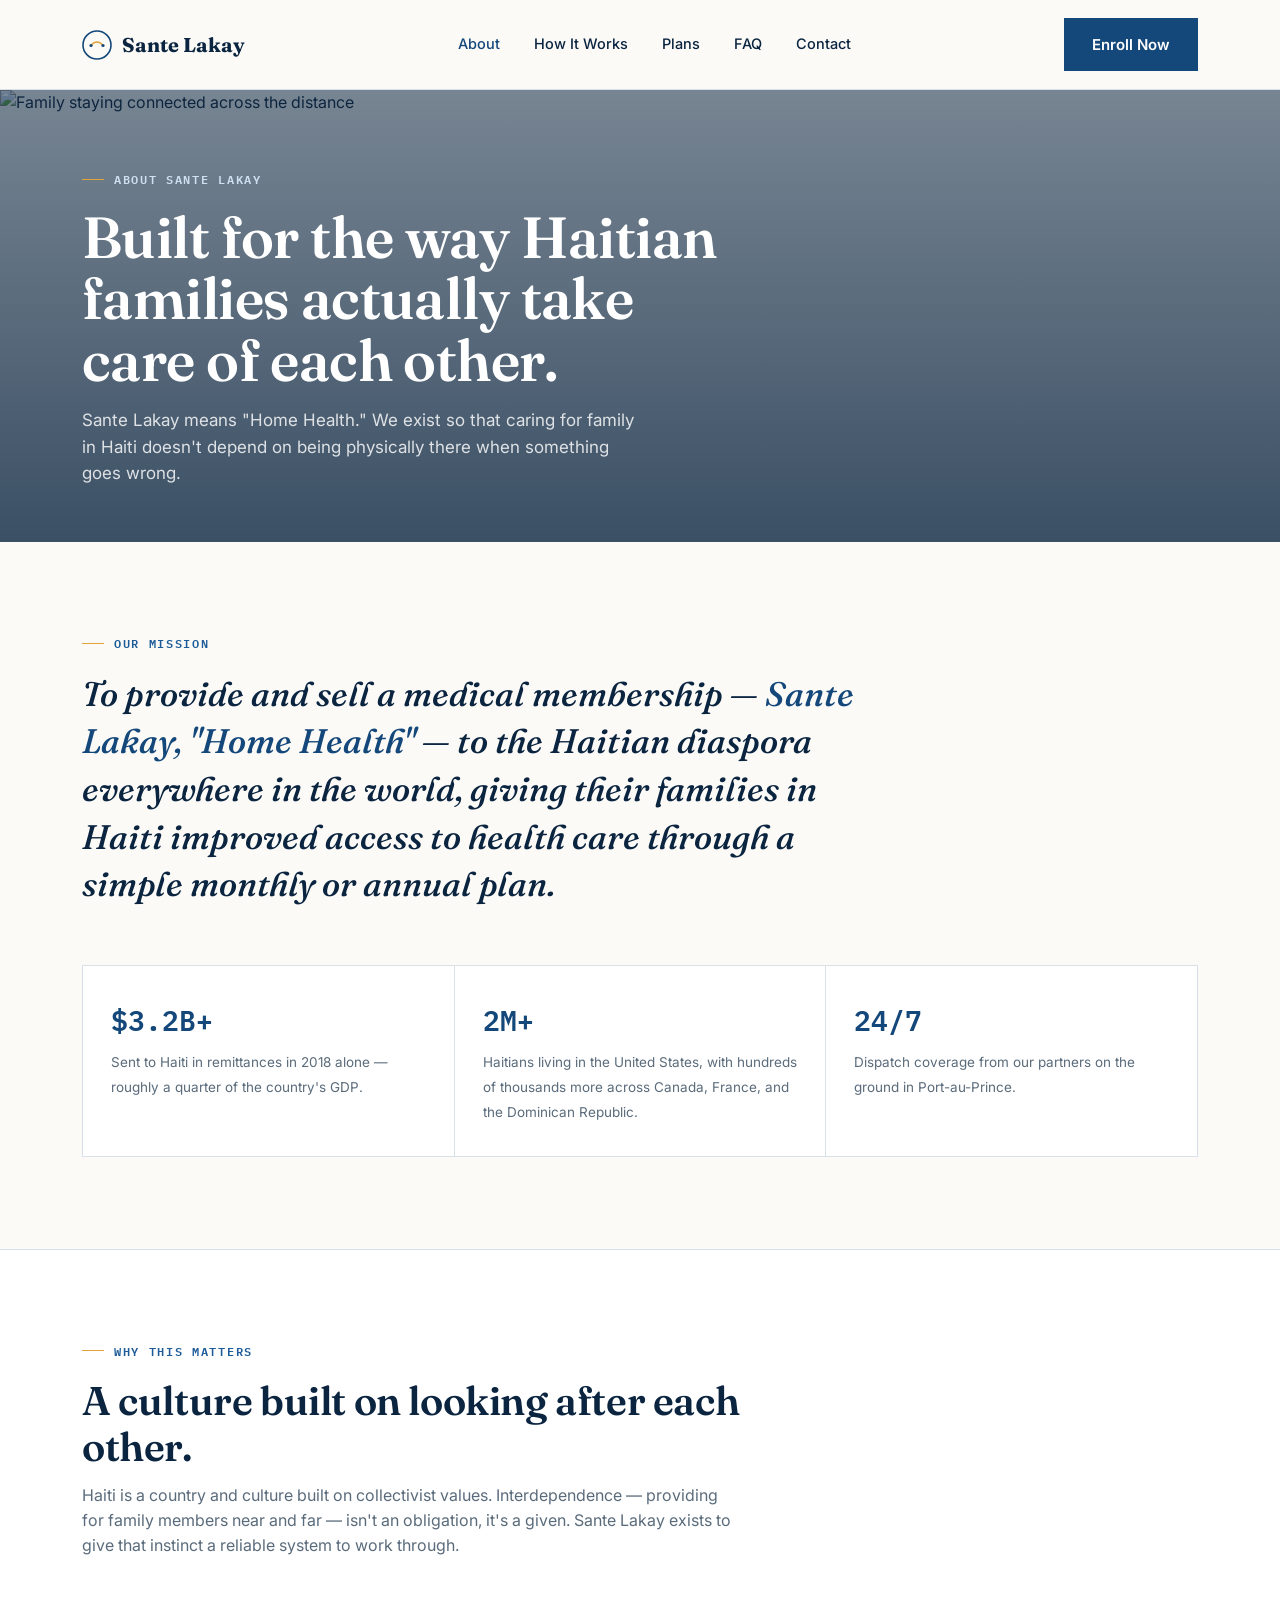
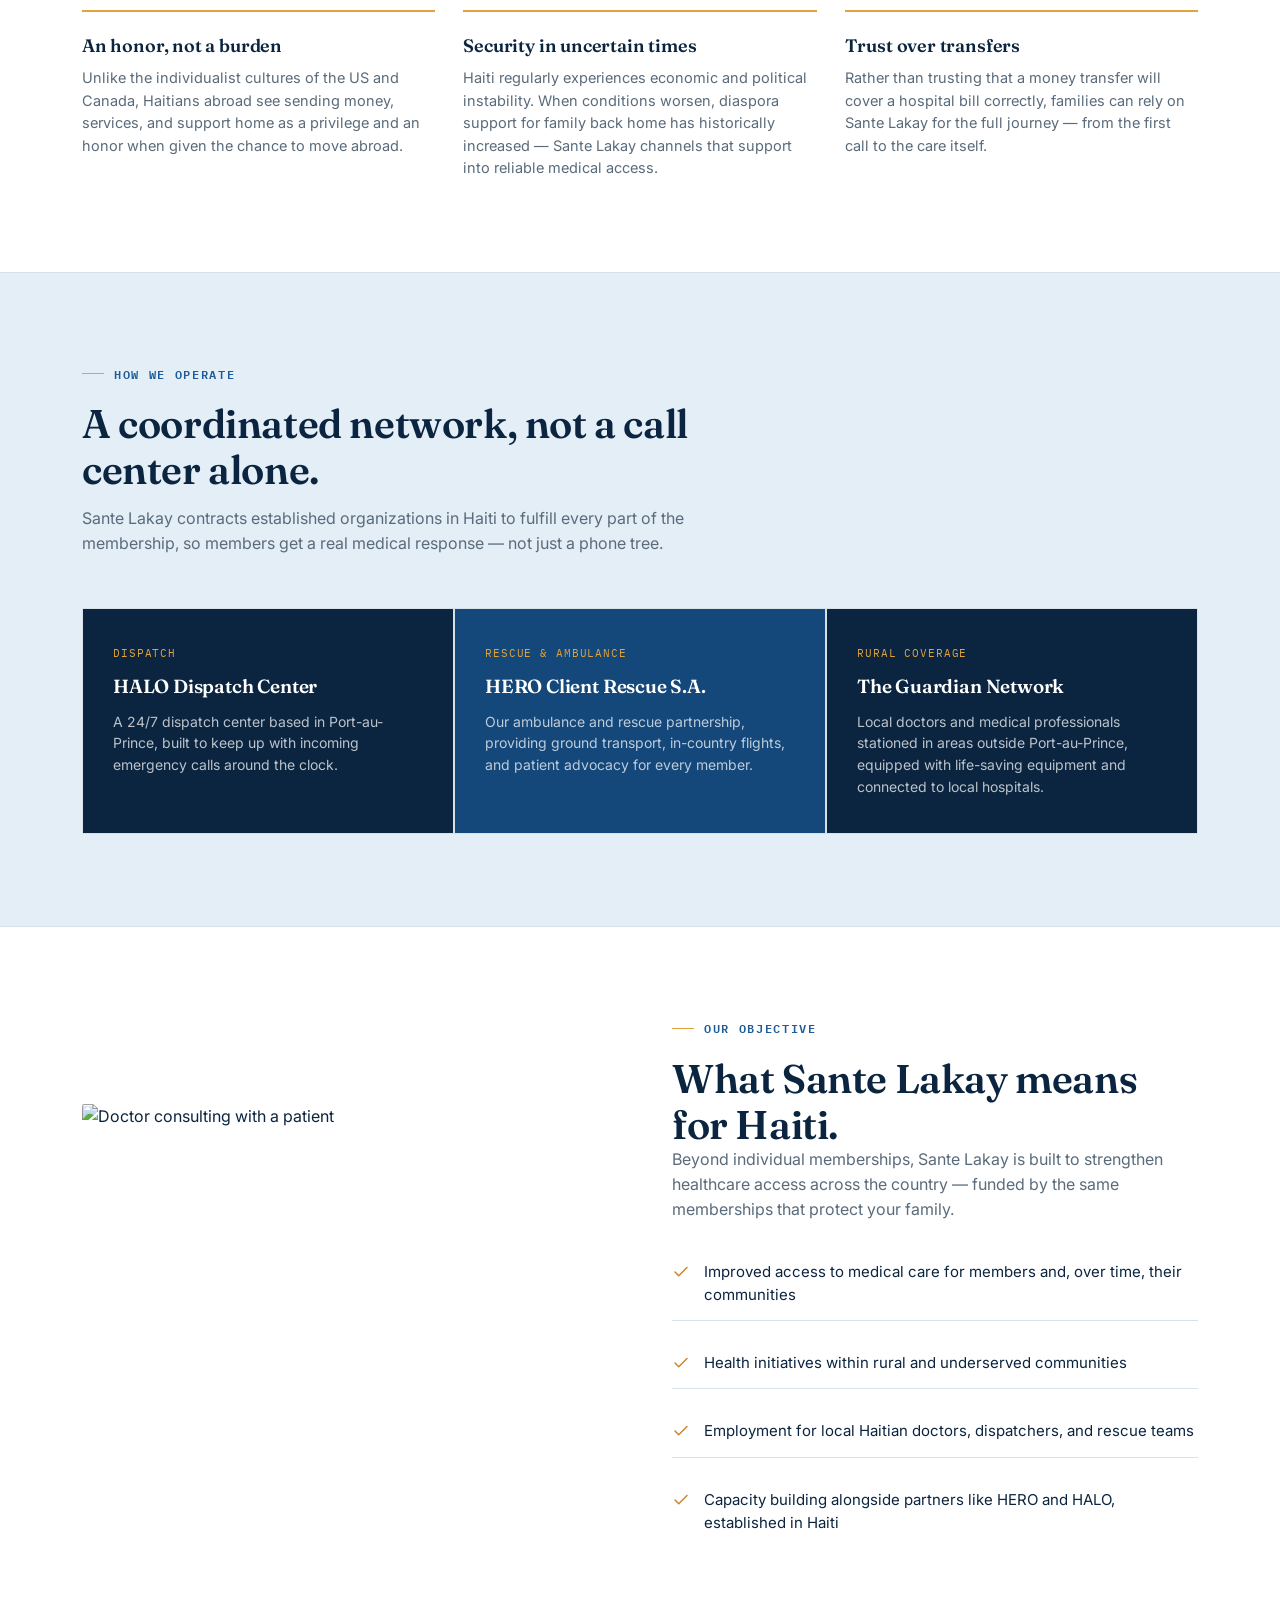
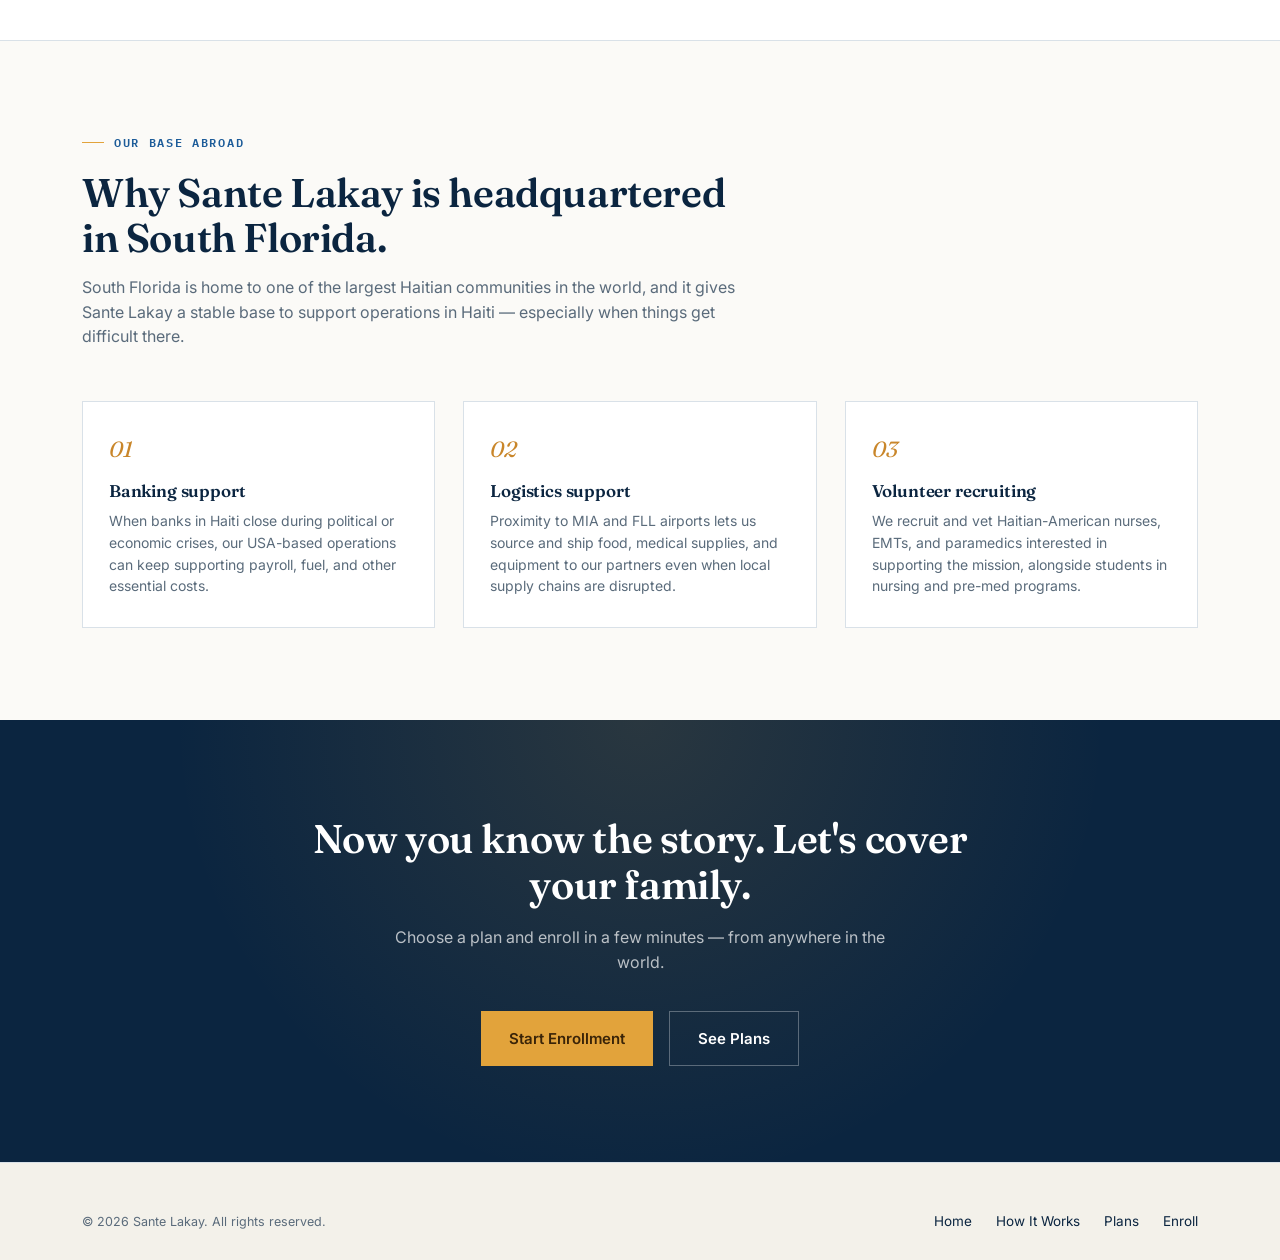
==== about.html @ 4b0ba4d4 "Add About page" ====
<!DOCTYPE html>
<html lang="en">
<head>
<meta charset="UTF-8">
<meta name="viewport" content="width=device-width, initial-scale=1.0">
<title>About Sante Lakay</title>
<link rel="preconnect" href="https://fonts.googleapis.com">
<link rel="preconnect" href="https://fonts.gstatic.com" crossorigin>
<link href="https://fonts.googleapis.com/css2?family=Fraunces:opsz,wght@9..144,400;9..144,500;9..144,600;9..144,700&family=Inter:wght@400;500;600;700&family=IBM+Plex+Mono:wght@500;600&display=swap" rel="stylesheet">
<style>
  :root{
    --ink:#0B2540; --primary:#14477A; --primary-2:#1D5C99; --primary-tint:#E4EEF7; --primary-tint-2:#CFE0F0;
    --accent:#E2A33B; --accent-2:#C9862A; --paper:#FBFAF7; --paper-2:#F3F1EA; --line:#D9E1E8; --white:#FFFFFF; --muted:#5A6B7B;
    --display:'Fraunces', Georgia, serif; --body:'Inter', -apple-system, sans-serif; --mono:'IBM Plex Mono', monospace; --maxw:1180px;
  }
  *{box-sizing:border-box; margin:0; padding:0;}
  html{scroll-behavior:smooth;}
  body{font-family:var(--body); color:var(--ink); background:var(--paper); line-height:1.55; -webkit-font-smoothing:antialiased; overflow-x:hidden;}
  img{max-width:100%; display:block;}
  a{color:inherit; text-decoration:none;}
  ul{list-style:none;}
  button{font-family:inherit; cursor:pointer; border:none; background:none;}
  .wrap{max-width:var(--maxw); margin:0 auto; padding:0 32px;}
  .eyebrow{font-family:var(--mono); font-size:12px; letter-spacing:.14em; text-transform:uppercase; color:var(--primary-2); font-weight:600; display:flex; align-items:center; gap:10px; margin-bottom:18px;}
  .eyebrow::before{content:''; width:22px; height:1px; background:var(--accent);}
  h1,h2,h3{font-family:var(--display); font-weight:600; color:var(--ink); letter-spacing:-.01em;}
  h1{font-size:clamp(34px,4.8vw,58px); line-height:1.06;}
  h2{font-size:clamp(28px,3.4vw,40px); line-height:1.14;}
  h3{font-size:20px; line-height:1.3;}
  p{color:var(--muted);}
  .btn{display:inline-flex; align-items:center; gap:10px; padding:15px 28px; font-weight:600; font-size:15px; transition:transform .15s ease, background .15s ease;}
  .btn-primary{background:var(--primary); color:var(--white);}
  .btn-primary:hover{background:var(--ink); transform:translateY(-1px);}
  .btn-ghost{background:transparent; color:var(--primary); border:1px solid var(--primary-tint-2);}
  .btn-ghost:hover{border-color:var(--primary); background:var(--primary-tint);}
  .btn-accent{background:var(--accent); color:#3A2408;}
  .btn-accent:hover{background:var(--accent-2); transform:translateY(-1px);}

  header{position:sticky; top:0; z-index:100; background:rgba(251,250,247,.92); backdrop-filter:blur(10px); border-bottom:1px solid var(--line);}
  .nav{display:flex; align-items:center; justify-content:space-between; padding:18px 32px; max-width:var(--maxw); margin:0 auto;}
  .logo{display:flex; align-items:center; gap:10px; font-family:var(--display); font-weight:700; font-size:20px;}
  .logo-mark{width:30px; height:30px; flex-shrink:0;}
  .nav-links{display:flex; align-items:center; gap:34px;}
  .nav-links a{font-size:14.5px; font-weight:500; color:var(--ink);}
  .nav-links a.current{color:var(--primary);}
  .nav-links a:hover{color:var(--primary);}
  .nav-right{display:flex; align-items:center; gap:16px;}
  .burger{display:none; flex-direction:column; gap:5px; padding:6px;}
  .burger span{width:22px; height:2px; background:var(--ink);}

  .photo-hero{position:relative; min-height:420px; display:flex; align-items:flex-end; overflow:hidden;}
  .photo-hero img{position:absolute; inset:0; width:100%; height:100%; object-fit:cover; filter:saturate(.85);}
  .photo-hero::after{content:''; position:absolute; inset:0; background:linear-gradient(180deg, rgba(11,37,64,.55) 0%, rgba(11,37,64,.8) 100%);}
  .photo-hero-content{position:relative; z-index:2; padding:80px 32px 56px; max-width:var(--maxw); margin:0 auto; width:100%;}
  .photo-hero-content .eyebrow{color:var(--primary-tint-2);}
  .photo-hero-content .eyebrow::before{background:var(--accent);}
  .photo-hero-content h1{color:var(--white); max-width:640px;}
  .photo-hero-content p{color:rgba(255,255,255,.82); max-width:560px; margin-top:16px; font-size:17px;}

  section{padding:92px 0;}
  .section-alt{background:var(--white); border-top:1px solid var(--line); border-bottom:1px solid var(--line);}
  .section-tint{background:var(--primary-tint);}
  .section-head{max-width:660px; margin-bottom:52px;}
  .section-head.center{margin-left:auto; margin-right:auto; text-align:center;}
  .section-head p{margin-top:14px; font-size:16px;}

  /* Mission statement */
  .mission-quote{font-family:var(--display); font-size:clamp(24px,3vw,34px); line-height:1.4; color:var(--ink); font-style:italic; max-width:820px; font-weight:500;}
  .mission-quote span{color:var(--primary);}

  /* Stat strip */
  .stat-strip{display:grid; grid-template-columns:repeat(3,1fr); gap:1px; background:var(--line); border:1px solid var(--line); margin-top:56px;}
  .stat-cell{background:var(--white); padding:32px 28px;}
  .stat-cell .n{font-family:var(--mono); font-weight:600; font-size:28px; color:var(--primary); display:block; margin-bottom:8px;}
  .stat-cell .l{font-size:13.5px; color:var(--muted);}

  /* Split */
  .split{display:grid; grid-template-columns:1fr 1fr; gap:64px; align-items:center;}
  .split img{border-radius:2px; width:100%; height:360px; object-fit:cover;}
  .split-list{display:flex; flex-direction:column; gap:20px; margin-top:22px;}
  .split-list li{display:flex; gap:14px; font-size:15px; color:var(--ink);}
  .split-list svg{width:18px; height:18px; stroke:var(--accent-2); flex-shrink:0; margin-top:3px;}

  /* Values grid (collectivism) */
  .values-grid{display:grid; grid-template-columns:repeat(3,1fr); gap:28px; margin-top:40px;}
  .value-card{border-top:2px solid var(--accent); padding-top:22px;}
  .value-card h3{margin-bottom:10px; font-size:18px;}
  .value-card p{font-size:14.5px;}

  /* Operational partners */
  .partners-grid{display:grid; grid-template-columns:repeat(3,1fr); gap:2px; background:var(--line); border:1px solid var(--line);}
  .partner-card{background:var(--ink); color:var(--white); padding:36px 30px; display:flex; flex-direction:column; gap:12px;}
  .partner-card:nth-child(2){background:var(--primary);}
  .partner-card .p-tag{font-family:var(--mono); font-size:11px; letter-spacing:.08em; text-transform:uppercase; color:var(--accent);}
  .partner-card h3{color:var(--white); font-size:19px;}
  .partner-card p{color:rgba(255,255,255,.72); font-size:14px;}

  /* Objectives checklist */
  .objectives{display:grid; grid-template-columns:1fr 1fr; gap:16px 40px; margin-top:36px;}
  .obj-item{display:flex; gap:14px; font-size:15px; color:var(--ink); align-items:flex-start; padding:14px 0; border-bottom:1px solid var(--line);}
  .obj-item svg{width:18px; height:18px; stroke:var(--accent-2); flex-shrink:0; margin-top:3px;}

  /* Office / South Florida */
  .office-grid{display:grid; grid-template-columns:repeat(3,1fr); gap:28px; margin-top:20px;}
  .office-card{background:var(--white); border:1px solid var(--line); padding:30px 26px;}
  .office-card .o-num{font-family:var(--display); font-style:italic; font-size:22px; color:var(--accent-2); margin-bottom:14px; display:block;}
  .office-card h3{font-size:17px; margin-bottom:8px;}
  .office-card p{font-size:14px;}

  .cta-banner{background:var(--ink); color:var(--white); text-align:center; padding:96px 0; position:relative; overflow:hidden;}
  .cta-banner::before{content:''; position:absolute; inset:0; background:radial-gradient(circle at 50% 0%, rgba(226,163,59,.14), transparent 60%);}
  .cta-banner h2{color:var(--white); max-width:680px; margin:0 auto 18px; position:relative;}
  .cta-banner p{color:rgba(255,255,255,.7); max-width:520px; margin:0 auto 36px; position:relative;}
  .cta-banner .btn-row{display:flex; gap:16px; justify-content:center; position:relative; flex-wrap:wrap;}

  footer{background:var(--paper-2); padding:48px 0 28px; border-top:1px solid var(--line);}
  .footer-bottom{display:flex; justify-content:space-between; align-items:center; font-size:12.5px; color:var(--muted); flex-wrap:wrap; gap:12px;}
  .footer-links{display:flex; gap:24px; flex-wrap:wrap;}
  .footer-links a{font-size:13.5px; color:var(--ink);}
  .footer-links a:hover{color:var(--primary);}

  @media(max-width:920px){
    .nav-links{display:none;} .burger{display:flex;}
    .split{grid-template-columns:1fr; gap:32px;}
    .stat-strip{grid-template-columns:1fr;}
    .values-grid{grid-template-columns:1fr;}
    .partners-grid{grid-template-columns:1fr;}
    .objectives{grid-template-columns:1fr;}
    .office-grid{grid-template-columns:1fr;}
    section{padding:64px 0;}
  }
  @media(max-width:560px){
    .wrap{padding:0 20px;} .nav{padding:16px 20px;}
  }
</style>
</head>
<body>

<header>
  <div class="nav">
    <a href="index.html" class="logo">
      <svg class="logo-mark" viewBox="0 0 30 30" fill="none" xmlns="http://www.w3.org/2000/svg">
        <circle cx="15" cy="15" r="14" stroke="#14477A" stroke-width="1.6"/>
        <path d="M9 15.5C9 15.5 11.5 12 15 12C18.5 12 21 15.5 21 15.5" stroke="#E2A33B" stroke-width="1.6" stroke-linecap="round"/>
        <circle cx="9" cy="15.5" r="1.6" fill="#14477A"/><circle cx="21" cy="15.5" r="1.6" fill="#14477A"/>
      </svg>
      Sante Lakay
    </a>
    <nav class="nav-links">
      <a href="about.html" class="current">About</a>
      <a href="how-it-works.html">How It Works</a>
      <a href="plans.html">Plans</a>
      <a href="index.html#faq">FAQ</a>
      <a href="index.html#contact">Contact</a>
    </nav>
    <div class="nav-right">
      <a href="enroll.html" class="btn btn-primary">Enroll Now</a>
      <button class="burger" id="burger" aria-label="Menu"><span></span><span></span><span></span></button>
    </div>
  </div>
</header>

<main>

  <div class="photo-hero">
    <img src="https://images.unsplash.com/photo-1758686254030-a6dae2f49e69?w=1600&q=80&auto=format&fit=crop" alt="Family staying connected across the distance">
    <div class="photo-hero-content">
      <div class="eyebrow">About Sante Lakay</div>
      <h1>Built for the way Haitian families actually take care of each other.</h1>
      <p>Sante Lakay means "Home Health." We exist so that caring for family in Haiti doesn't depend on being physically there when something goes wrong.</p>
    </div>
  </div>

  <!-- Mission -->
  <section>
    <div class="wrap">
      <div class="eyebrow">Our Mission</div>
      <p class="mission-quote">To provide and sell a medical membership — <span>Sante Lakay, "Home Health"</span> — to the Haitian diaspora everywhere in the world, giving their families in Haiti improved access to health care through a simple monthly or annual plan.</p>
      <div class="stat-strip">
        <div class="stat-cell"><span class="n">$3.2B+</span><span class="l">Sent to Haiti in remittances in 2018 alone — roughly a quarter of the country's GDP.</span></div>
        <div class="stat-cell"><span class="n">2M+</span><span class="l">Haitians living in the United States, with hundreds of thousands more across Canada, France, and the Dominican Republic.</span></div>
        <div class="stat-cell"><span class="n">24/7</span><span class="l">Dispatch coverage from our partners on the ground in Port-au-Prince.</span></div>
      </div>
    </div>
  </section>

  <!-- Culture of collectivism -->
  <section class="section-alt">
    <div class="wrap">
      <div class="section-head">
        <div class="eyebrow">Why This Matters</div>
        <h2>A culture built on looking after each other.</h2>
        <p>Haiti is a country and culture built on collectivist values. Interdependence — providing for family members near and far — isn't an obligation, it's a given. Sante Lakay exists to give that instinct a reliable system to work through.</p>
      </div>
      <div class="values-grid">
        <div class="value-card">
          <h3>An honor, not a burden</h3>
          <p>Unlike the individualist cultures of the US and Canada, Haitians abroad see sending money, services, and support home as a privilege and an honor when given the chance to move abroad.</p>
        </div>
        <div class="value-card">
          <h3>Security in uncertain times</h3>
          <p>Haiti regularly experiences economic and political instability. When conditions worsen, diaspora support for family back home has historically increased — Sante Lakay channels that support into reliable medical access.</p>
        </div>
        <div class="value-card">
          <h3>Trust over transfers</h3>
          <p>Rather than trusting that a money transfer will cover a hospital bill correctly, families can rely on Sante Lakay for the full journey — from the first call to the care itself.</p>
        </div>
      </div>
    </div>
  </section>

  <!-- Operational partners -->
  <section class="section-tint">
    <div class="wrap">
      <div class="section-head">
        <div class="eyebrow">How We Operate</div>
        <h2>A coordinated network, not a call center alone.</h2>
        <p>Sante Lakay contracts established organizations in Haiti to fulfill every part of the membership, so members get a real medical response — not just a phone tree.</p>
      </div>
      <div class="partners-grid">
        <div class="partner-card">
          <span class="p-tag">Dispatch</span>
          <h3>HALO Dispatch Center</h3>
          <p>A 24/7 dispatch center based in Port-au-Prince, built to keep up with incoming emergency calls around the clock.</p>
        </div>
        <div class="partner-card">
          <span class="p-tag">Rescue & Ambulance</span>
          <h3>HERO Client Rescue S.A.</h3>
          <p>Our ambulance and rescue partnership, providing ground transport, in-country flights, and patient advocacy for every member.</p>
        </div>
        <div class="partner-card">
          <span class="p-tag">Rural Coverage</span>
          <h3>The Guardian Network</h3>
          <p>Local doctors and medical professionals stationed in areas outside Port-au-Prince, equipped with life-saving equipment and connected to local hospitals.</p>
        </div>
      </div>
    </div>
  </section>

  <!-- Objectives -->
  <section class="section-alt">
    <div class="wrap split">
      <img src="https://images.unsplash.com/photo-1758691461957-474a7686e388?w=1000&q=80&auto=format&fit=crop" alt="Doctor consulting with a patient">
      <div>
        <div class="eyebrow">Our Objective</div>
        <h2>What Sante Lakay means for Haiti.</h2>
        <p>Beyond individual memberships, Sante Lakay is built to strengthen healthcare access across the country — funded by the same memberships that protect your family.</p>
        <div class="objectives" style="grid-template-columns:1fr; margin-top:24px;">
          <div class="obj-item"><svg viewBox="0 0 24 24" fill="none" stroke-width="2" stroke-linecap="round" stroke-linejoin="round"><path d="M20 6 9 17l-5-5"/></svg><span>Improved access to medical care for members and, over time, their communities</span></div>
          <div class="obj-item"><svg viewBox="0 0 24 24" fill="none" stroke-width="2" stroke-linecap="round" stroke-linejoin="round"><path d="M20 6 9 17l-5-5"/></svg><span>Health initiatives within rural and underserved communities</span></div>
          <div class="obj-item"><svg viewBox="0 0 24 24" fill="none" stroke-width="2" stroke-linecap="round" stroke-linejoin="round"><path d="M20 6 9 17l-5-5"/></svg><span>Employment for local Haitian doctors, dispatchers, and rescue teams</span></div>
          <div class="obj-item" style="border-bottom:none;"><svg viewBox="0 0 24 24" fill="none" stroke-width="2" stroke-linecap="round" stroke-linejoin="round"><path d="M20 6 9 17l-5-5"/></svg><span>Capacity building alongside partners like HERO and HALO, established in Haiti</span></div>
        </div>
      </div>
    </div>
  </section>

  <!-- South Florida office -->
  <section>
    <div class="wrap">
      <div class="section-head">
        <div class="eyebrow">Our Base Abroad</div>
        <h2>Why Sante Lakay is headquartered in South Florida.</h2>
        <p>South Florida is home to one of the largest Haitian communities in the world, and it gives Sante Lakay a stable base to support operations in Haiti — especially when things get difficult there.</p>
      </div>
      <div class="office-grid">
        <div class="office-card">
          <span class="o-num">01</span>
          <h3>Banking support</h3>
          <p>When banks in Haiti close during political or economic crises, our USA-based operations can keep supporting payroll, fuel, and other essential costs.</p>
        </div>
        <div class="office-card">
          <span class="o-num">02</span>
          <h3>Logistics support</h3>
          <p>Proximity to MIA and FLL airports lets us source and ship food, medical supplies, and equipment to our partners even when local supply chains are disrupted.</p>
        </div>
        <div class="office-card">
          <span class="o-num">03</span>
          <h3>Volunteer recruiting</h3>
          <p>We recruit and vet Haitian-American nurses, EMTs, and paramedics interested in supporting the mission, alongside students in nursing and pre-med programs.</p>
        </div>
      </div>
    </div>
  </section>

  <section class="cta-banner">
    <div class="wrap">
      <h2>Now you know the story. Let's cover your family.</h2>
      <p>Choose a plan and enroll in a few minutes — from anywhere in the world.</p>
      <div class="btn-row">
        <a href="enroll.html" class="btn btn-accent">Start Enrollment</a>
        <a href="plans.html" class="btn btn-ghost" style="border-color:rgba(255,255,255,.3); color:#fff;">See Plans</a>
      </div>
    </div>
  </section>

</main>

<footer>
  <div class="wrap">
    <div class="footer-bottom">
      <span>© 2026 Sante Lakay. All rights reserved.</span>
      <div class="footer-links">
        <a href="index.html">Home</a>
        <a href="how-it-works.html">How It Works</a>
        <a href="plans.html">Plans</a>
        <a href="enroll.html">Enroll</a>
      </div>
    </div>
  </div>
</footer>

<script>
document.getElementById('burger').addEventListener('click', ()=>{
  const nav = document.querySelector('.nav-links');
  if(nav.style.display === 'flex'){ nav.style.display = 'none'; }
  else{
    nav.style.display='flex'; nav.style.flexDirection='column'; nav.style.position='absolute';
    nav.style.top='64px'; nav.style.left='0'; nav.style.right='0'; nav.style.background='#FBFAF7';
    nav.style.padding='20px 32px'; nav.style.borderBottom='1px solid #D9E1E8'; nav.style.gap='18px';
  }
});
</script>
</body>
</html>
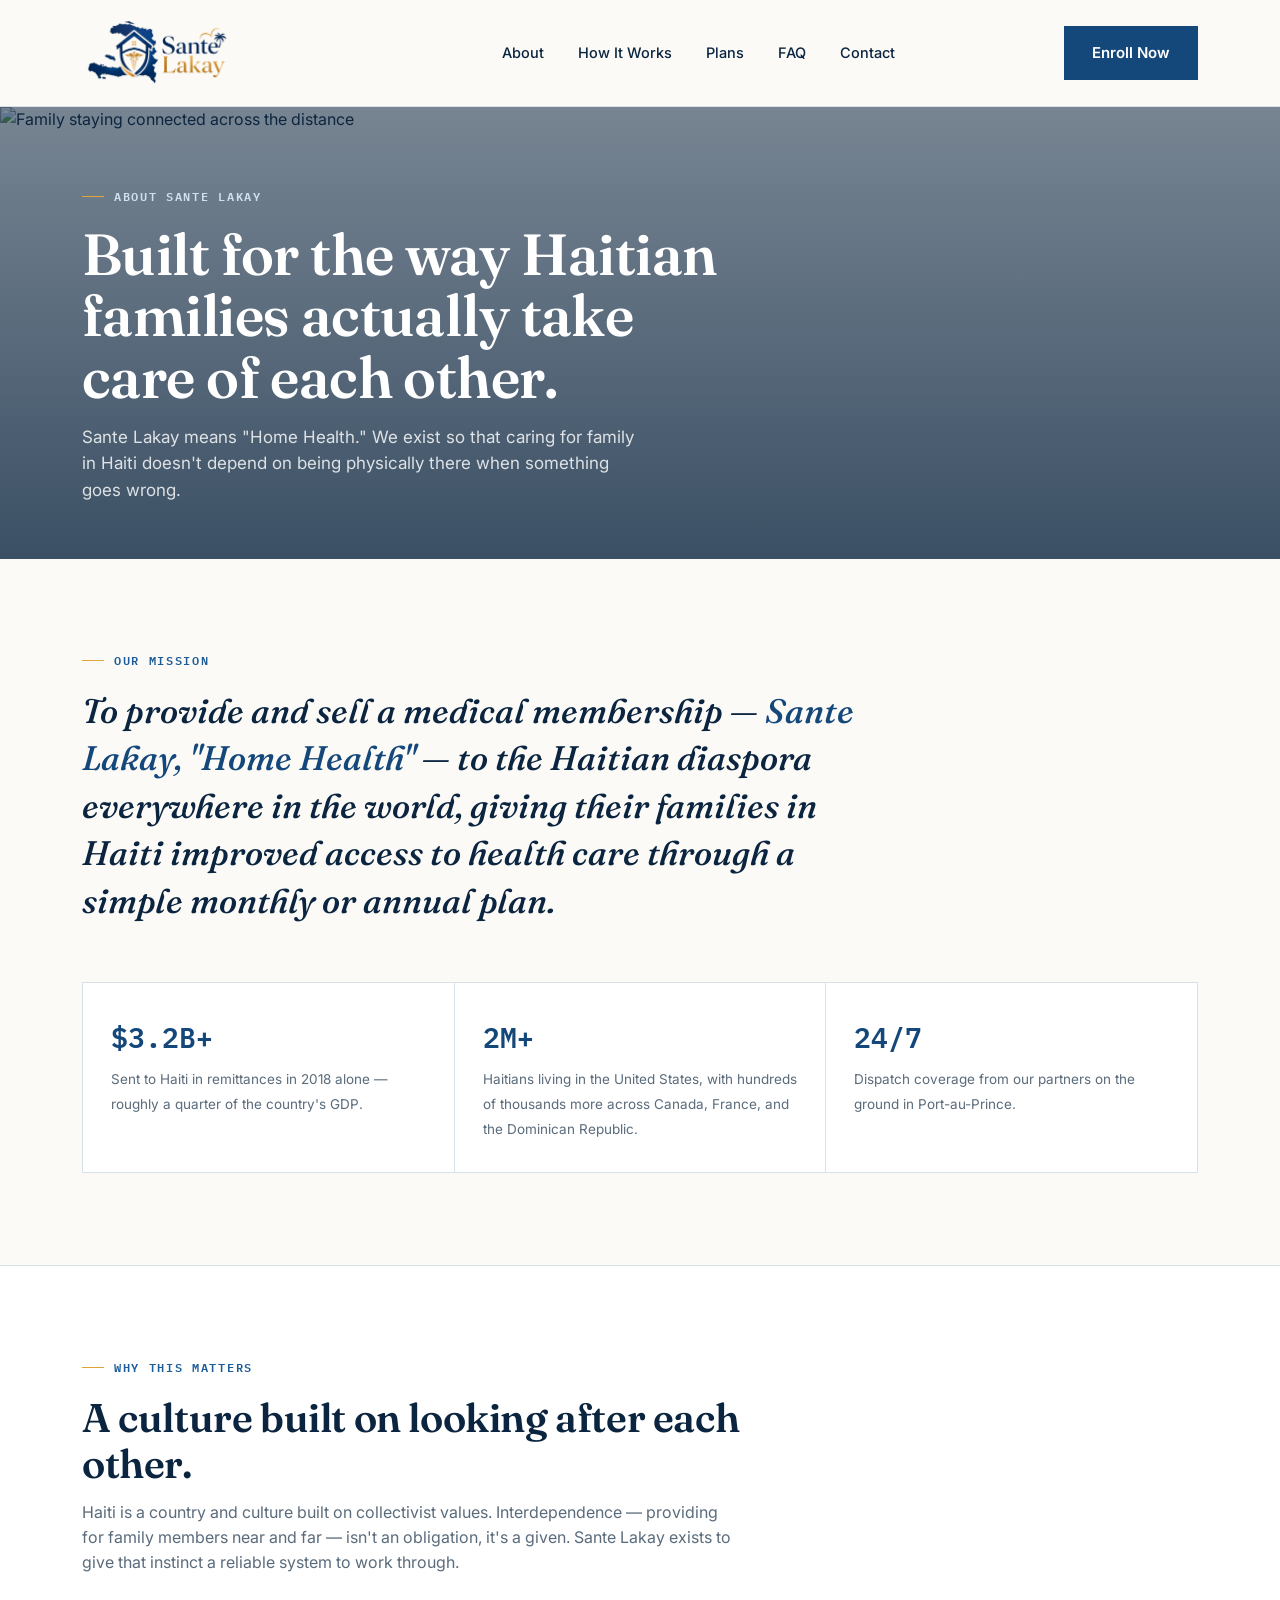
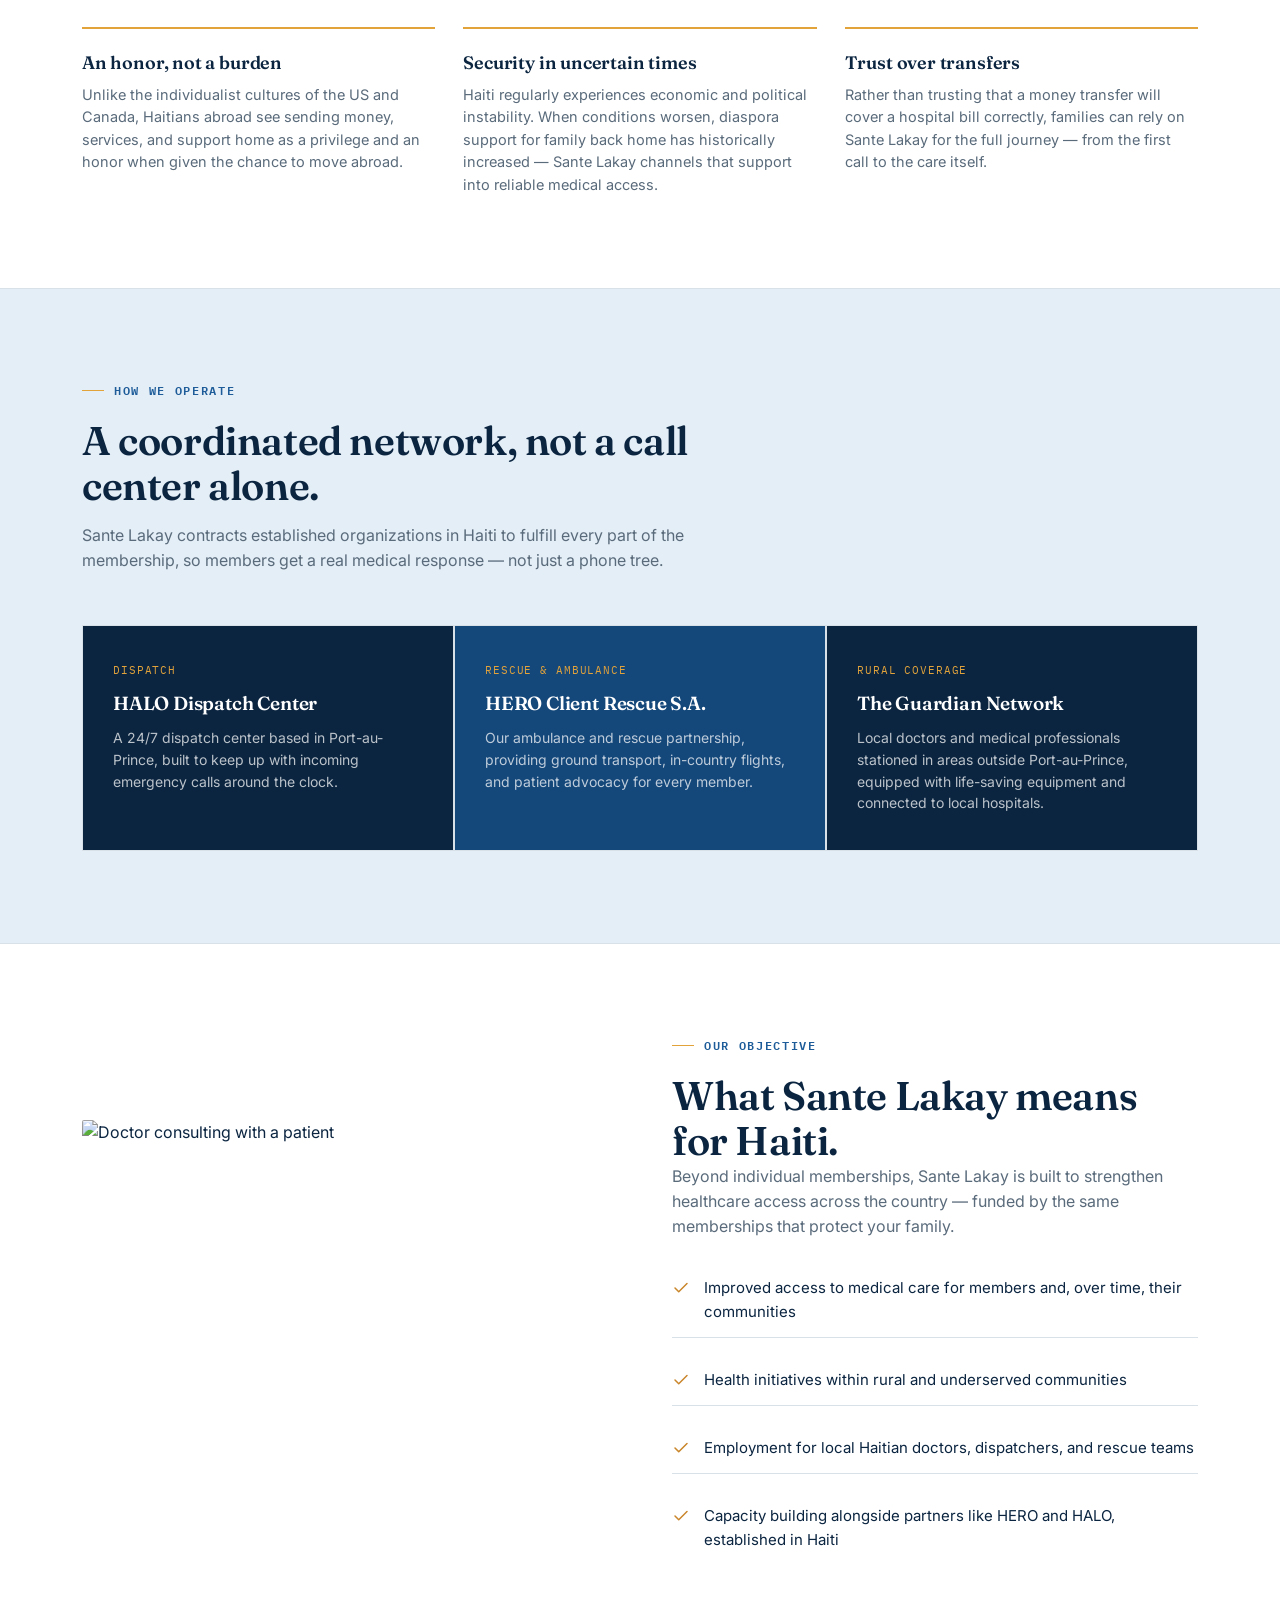
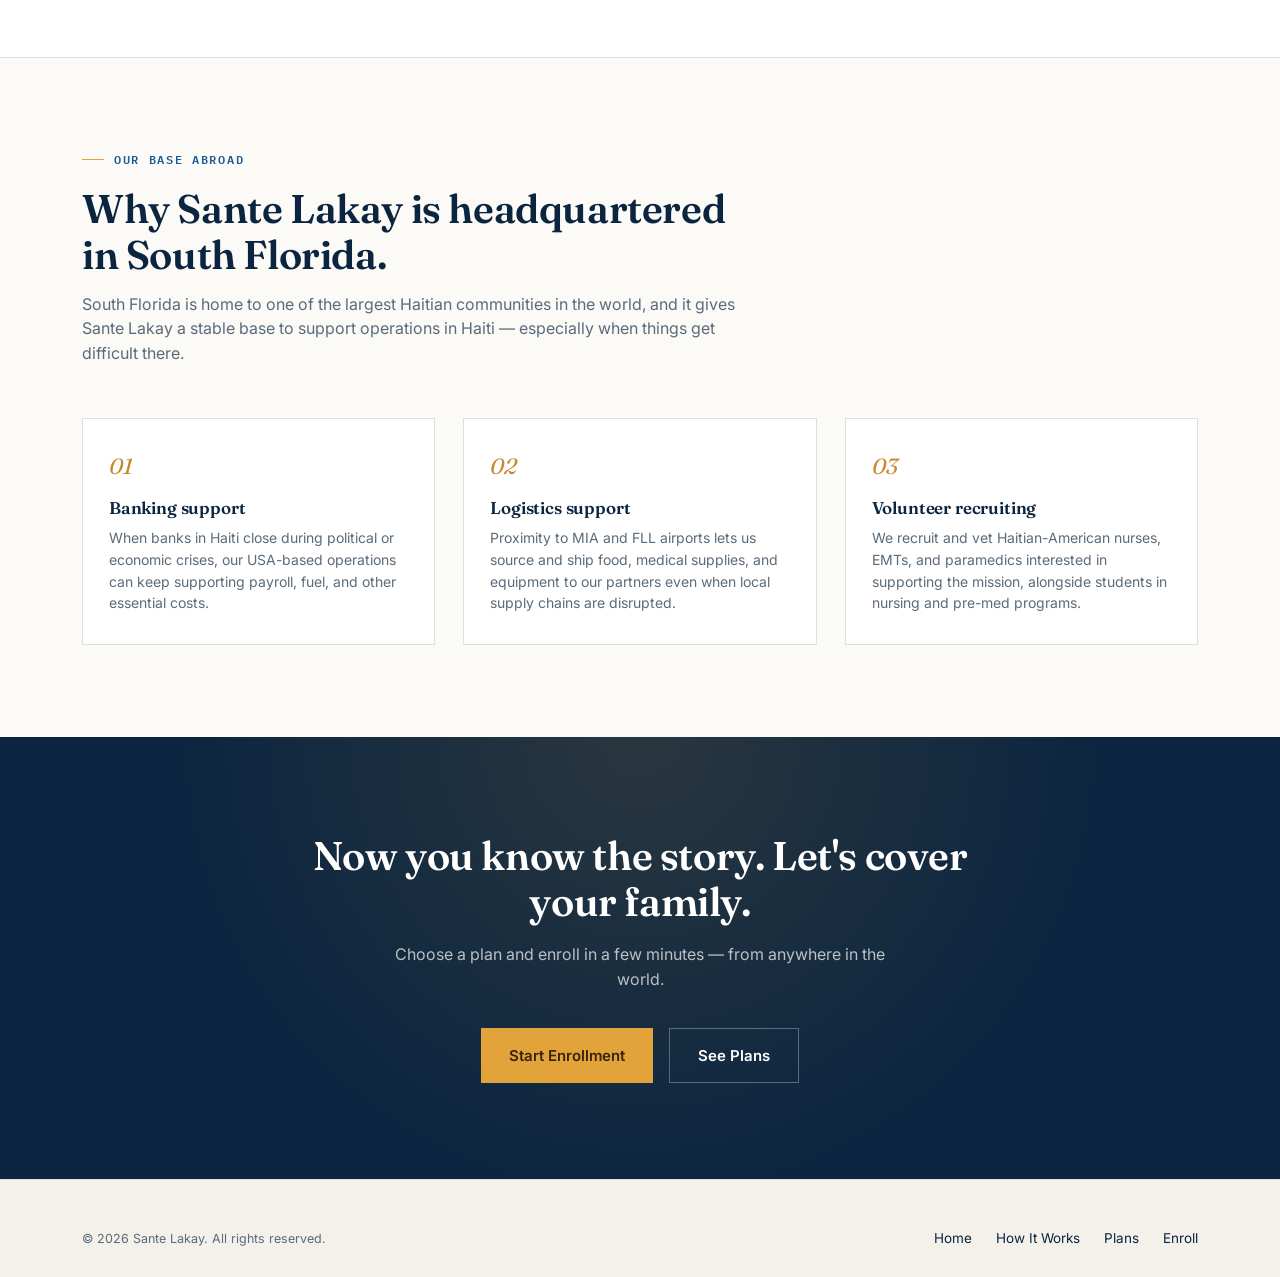
==== commit 09f1ee4e: "Add files via upload" ====
--- a/about.html
+++ b/about.html
@@ -40,6 +40,7 @@
   .nav{display:flex; align-items:center; justify-content:space-between; padding:18px 32px; max-width:var(--maxw); margin:0 auto;}
   .logo{display:flex; align-items:center; gap:10px; font-family:var(--display); font-weight:700; font-size:20px;}
   .logo-mark{width:30px; height:30px; flex-shrink:0;}
+  .logo img{object-fit: contain; object-position: left;}
   .nav-links{display:flex; align-items:center; gap:34px;}
   .nav-links a{font-size:14.5px; font-weight:500; color:var(--ink);}
   .nav-links a.current{color:var(--primary);}
@@ -138,23 +139,18 @@
 
 <header>
   <div class="nav">
-    <a href="index.html" class="logo">
-      <svg class="logo-mark" viewBox="0 0 30 30" fill="none" xmlns="http://www.w3.org/2000/svg">
-        <circle cx="15" cy="15" r="14" stroke="#14477A" stroke-width="1.6"/>
-        <path d="M9 15.5C9 15.5 11.5 12 15 12C18.5 12 21 15.5 21 15.5" stroke="#E2A33B" stroke-width="1.6" stroke-linecap="round"/>
-        <circle cx="9" cy="15.5" r="1.6" fill="#14477A"/><circle cx="21" cy="15.5" r="1.6" fill="#14477A"/>
-      </svg>
-      Sante Lakay
+    <a href="#top" class="logo">
+      <img src="img/logo-sante-lakay.png" alt="Home" width="250" height="70">
     </a>
     <nav class="nav-links">
-      <a href="about.html" class="current">About</a>
-      <a href="how-it-works.html">How It Works</a>
-      <a href="plans.html">Plans</a>
-      <a href="index.html#faq">FAQ</a>
-      <a href="index.html#contact">Contact</a>
+      <a href="about.html" data-i18n="nav.about">About</a>
+      <a href="how-it-works.html" data-i18n="nav.how">How It Works</a>
+      <a href="plans.html" data-i18n="nav.plans">Plans</a>
+      <a href="#faq" data-i18n="nav.faq">FAQ</a>
+      <a href="#contact" data-i18n="nav.contact">Contact</a>
     </nav>
     <div class="nav-right">
-      <a href="enroll.html" class="btn btn-primary">Enroll Now</a>
+      <a href="enroll.html" class="btn btn-primary" data-i18n="nav.enroll">Enroll Now</a>
       <button class="burger" id="burger" aria-label="Menu"><span></span><span></span><span></span></button>
     </div>
   </div>
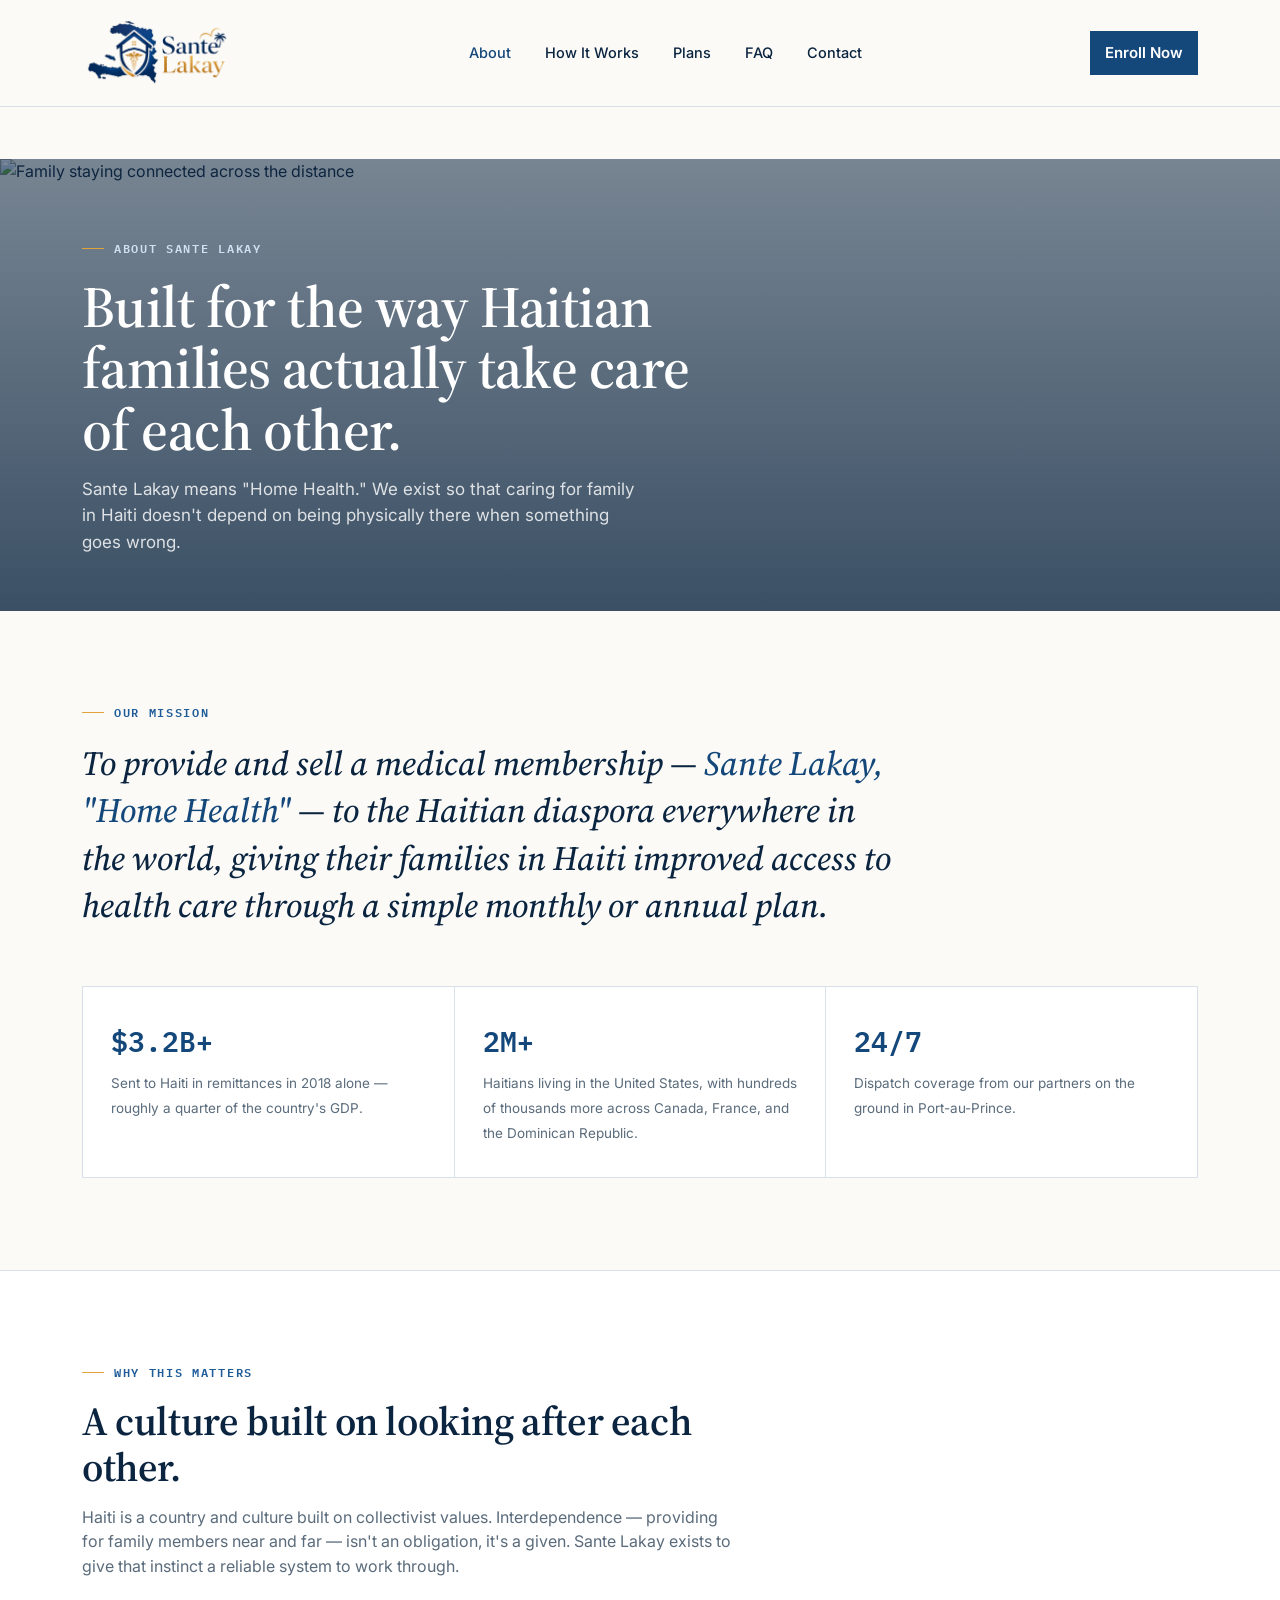
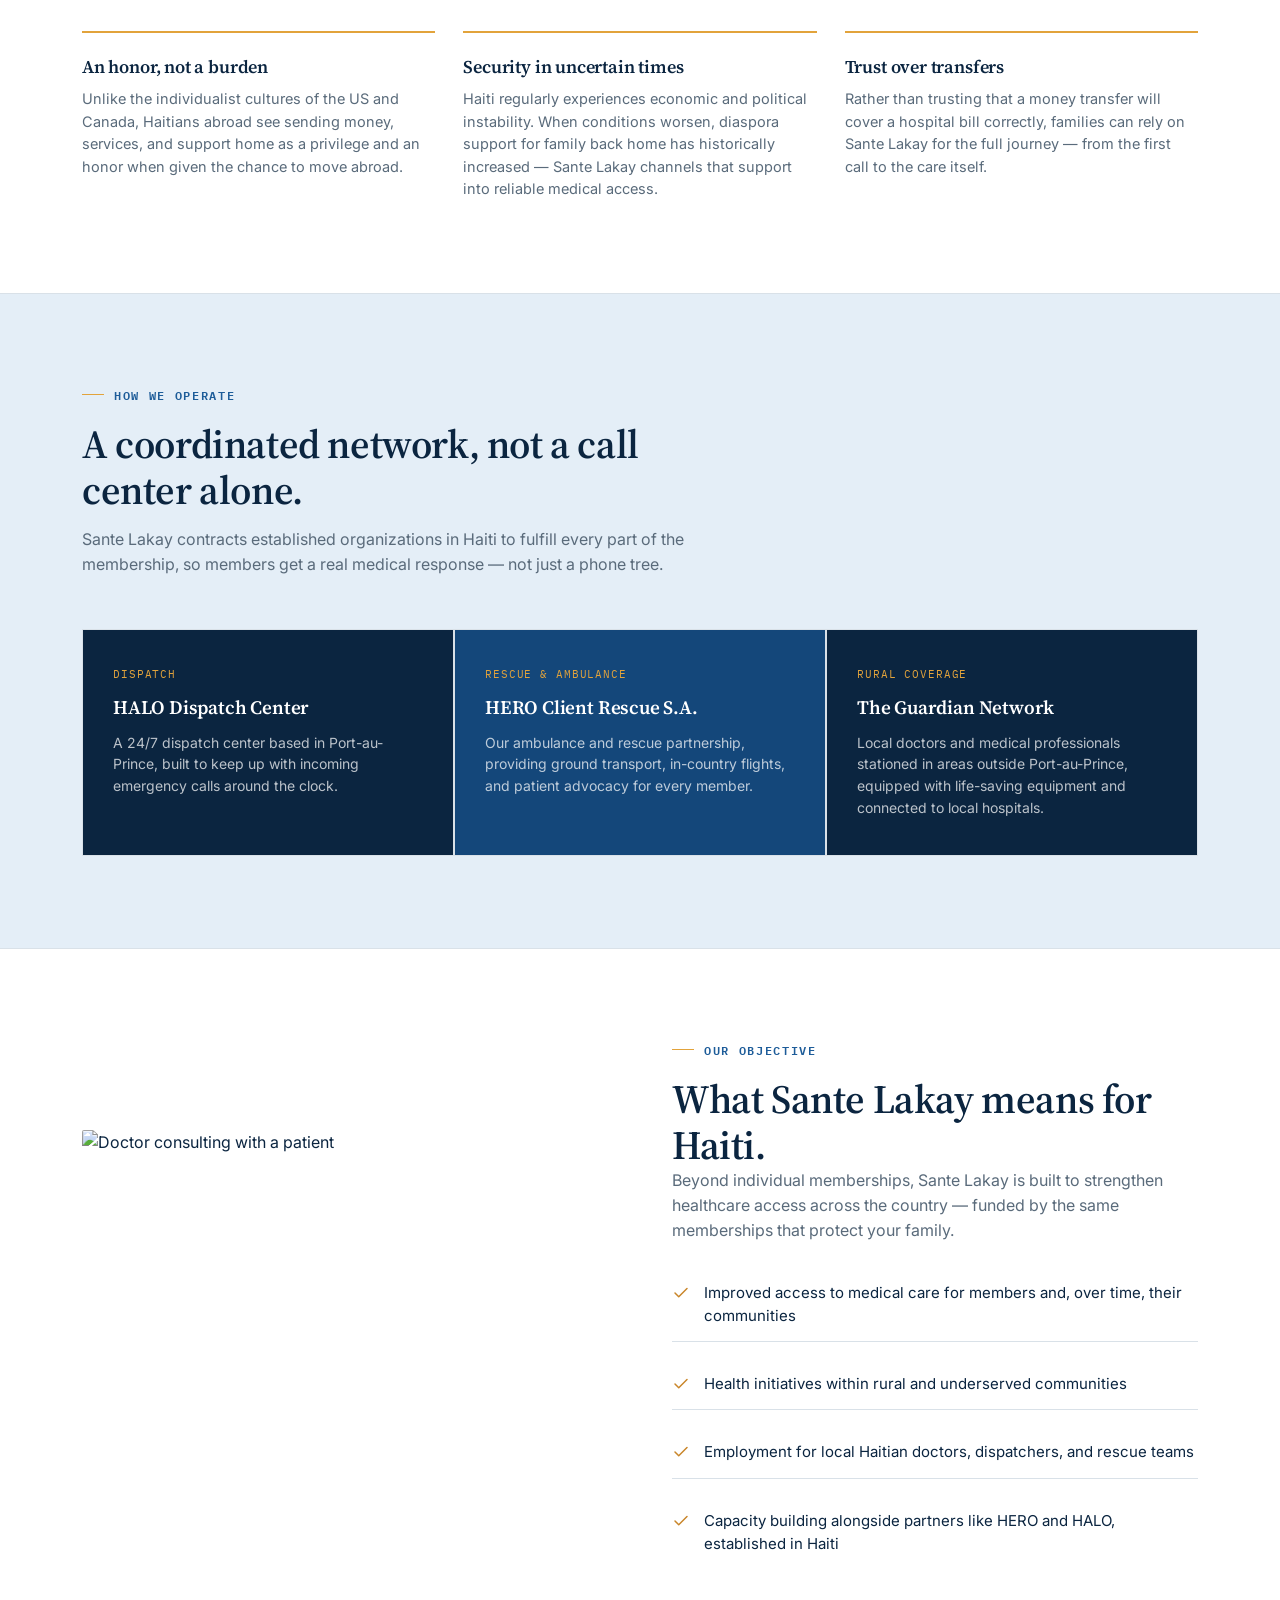
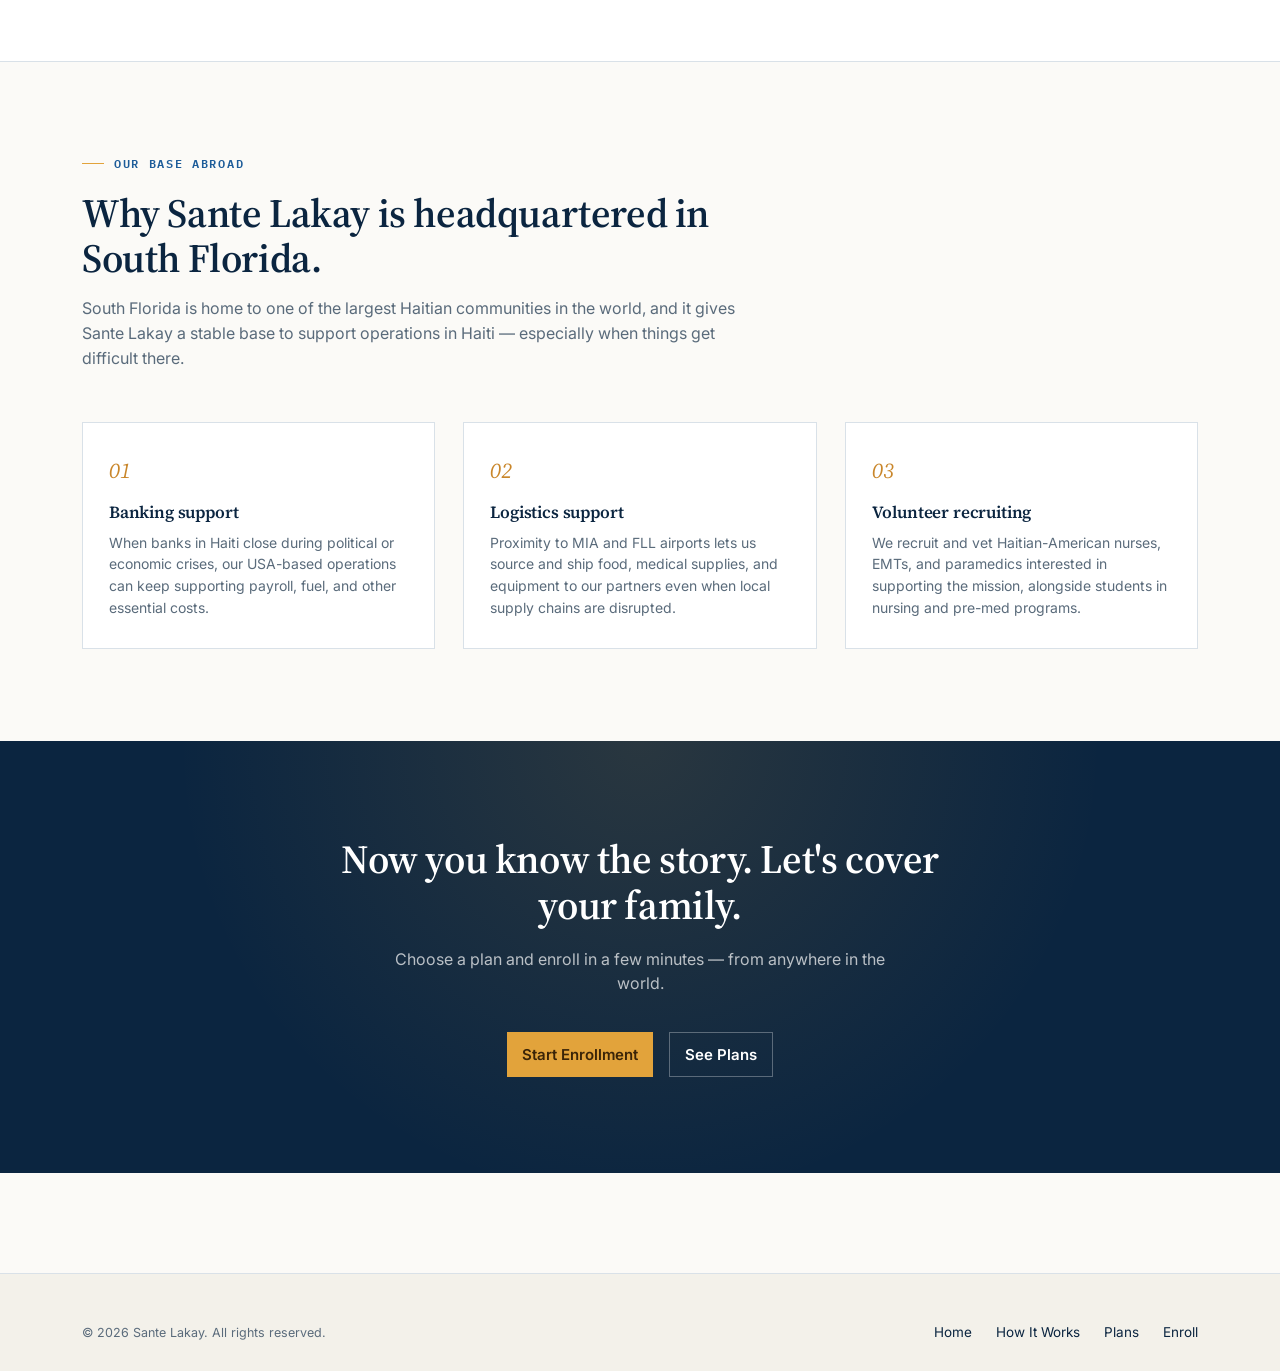
==== commit e24b2edf: "Add css folder" ====
--- a/about.html
+++ b/about.html
@@ -6,151 +6,25 @@
 <title>About Sante Lakay</title>
 <link rel="preconnect" href="https://fonts.googleapis.com">
 <link rel="preconnect" href="https://fonts.gstatic.com" crossorigin>
-<link href="https://fonts.googleapis.com/css2?family=Fraunces:opsz,wght@9..144,400;9..144,500;9..144,600;9..144,700&family=Inter:wght@400;500;600;700&family=IBM+Plex+Mono:wght@500;600&display=swap" rel="stylesheet">
-<style>
-  :root{
-    --ink:#0B2540; --primary:#14477A; --primary-2:#1D5C99; --primary-tint:#E4EEF7; --primary-tint-2:#CFE0F0;
-    --accent:#E2A33B; --accent-2:#C9862A; --paper:#FBFAF7; --paper-2:#F3F1EA; --line:#D9E1E8; --white:#FFFFFF; --muted:#5A6B7B;
-    --display:'Fraunces', Georgia, serif; --body:'Inter', -apple-system, sans-serif; --mono:'IBM Plex Mono', monospace; --maxw:1180px;
-  }
-  *{box-sizing:border-box; margin:0; padding:0;}
-  html{scroll-behavior:smooth;}
-  body{font-family:var(--body); color:var(--ink); background:var(--paper); line-height:1.55; -webkit-font-smoothing:antialiased; overflow-x:hidden;}
-  img{max-width:100%; display:block;}
-  a{color:inherit; text-decoration:none;}
-  ul{list-style:none;}
-  button{font-family:inherit; cursor:pointer; border:none; background:none;}
-  .wrap{max-width:var(--maxw); margin:0 auto; padding:0 32px;}
-  .eyebrow{font-family:var(--mono); font-size:12px; letter-spacing:.14em; text-transform:uppercase; color:var(--primary-2); font-weight:600; display:flex; align-items:center; gap:10px; margin-bottom:18px;}
-  .eyebrow::before{content:''; width:22px; height:1px; background:var(--accent);}
-  h1,h2,h3{font-family:var(--display); font-weight:600; color:var(--ink); letter-spacing:-.01em;}
-  h1{font-size:clamp(34px,4.8vw,58px); line-height:1.06;}
-  h2{font-size:clamp(28px,3.4vw,40px); line-height:1.14;}
-  h3{font-size:20px; line-height:1.3;}
-  p{color:var(--muted);}
-  .btn{display:inline-flex; align-items:center; gap:10px; padding:15px 28px; font-weight:600; font-size:15px; transition:transform .15s ease, background .15s ease;}
-  .btn-primary{background:var(--primary); color:var(--white);}
-  .btn-primary:hover{background:var(--ink); transform:translateY(-1px);}
-  .btn-ghost{background:transparent; color:var(--primary); border:1px solid var(--primary-tint-2);}
-  .btn-ghost:hover{border-color:var(--primary); background:var(--primary-tint);}
-  .btn-accent{background:var(--accent); color:#3A2408;}
-  .btn-accent:hover{background:var(--accent-2); transform:translateY(-1px);}
-
-  header{position:sticky; top:0; z-index:100; background:rgba(251,250,247,.92); backdrop-filter:blur(10px); border-bottom:1px solid var(--line);}
-  .nav{display:flex; align-items:center; justify-content:space-between; padding:18px 32px; max-width:var(--maxw); margin:0 auto;}
-  .logo{display:flex; align-items:center; gap:10px; font-family:var(--display); font-weight:700; font-size:20px;}
-  .logo-mark{width:30px; height:30px; flex-shrink:0;}
-  .logo img{object-fit: contain; object-position: left;}
-  .nav-links{display:flex; align-items:center; gap:34px;}
-  .nav-links a{font-size:14.5px; font-weight:500; color:var(--ink);}
-  .nav-links a.current{color:var(--primary);}
-  .nav-links a:hover{color:var(--primary);}
-  .nav-right{display:flex; align-items:center; gap:16px;}
-  .burger{display:none; flex-direction:column; gap:5px; padding:6px;}
-  .burger span{width:22px; height:2px; background:var(--ink);}
-
-  .photo-hero{position:relative; min-height:420px; display:flex; align-items:flex-end; overflow:hidden;}
-  .photo-hero img{position:absolute; inset:0; width:100%; height:100%; object-fit:cover; filter:saturate(.85);}
-  .photo-hero::after{content:''; position:absolute; inset:0; background:linear-gradient(180deg, rgba(11,37,64,.55) 0%, rgba(11,37,64,.8) 100%);}
-  .photo-hero-content{position:relative; z-index:2; padding:80px 32px 56px; max-width:var(--maxw); margin:0 auto; width:100%;}
-  .photo-hero-content .eyebrow{color:var(--primary-tint-2);}
-  .photo-hero-content .eyebrow::before{background:var(--accent);}
-  .photo-hero-content h1{color:var(--white); max-width:640px;}
-  .photo-hero-content p{color:rgba(255,255,255,.82); max-width:560px; margin-top:16px; font-size:17px;}
-
-  section{padding:92px 0;}
-  .section-alt{background:var(--white); border-top:1px solid var(--line); border-bottom:1px solid var(--line);}
-  .section-tint{background:var(--primary-tint);}
-  .section-head{max-width:660px; margin-bottom:52px;}
-  .section-head.center{margin-left:auto; margin-right:auto; text-align:center;}
-  .section-head p{margin-top:14px; font-size:16px;}
-
-  /* Mission statement */
-  .mission-quote{font-family:var(--display); font-size:clamp(24px,3vw,34px); line-height:1.4; color:var(--ink); font-style:italic; max-width:820px; font-weight:500;}
-  .mission-quote span{color:var(--primary);}
-
-  /* Stat strip */
-  .stat-strip{display:grid; grid-template-columns:repeat(3,1fr); gap:1px; background:var(--line); border:1px solid var(--line); margin-top:56px;}
-  .stat-cell{background:var(--white); padding:32px 28px;}
-  .stat-cell .n{font-family:var(--mono); font-weight:600; font-size:28px; color:var(--primary); display:block; margin-bottom:8px;}
-  .stat-cell .l{font-size:13.5px; color:var(--muted);}
-
-  /* Split */
-  .split{display:grid; grid-template-columns:1fr 1fr; gap:64px; align-items:center;}
-  .split img{border-radius:2px; width:100%; height:360px; object-fit:cover;}
-  .split-list{display:flex; flex-direction:column; gap:20px; margin-top:22px;}
-  .split-list li{display:flex; gap:14px; font-size:15px; color:var(--ink);}
-  .split-list svg{width:18px; height:18px; stroke:var(--accent-2); flex-shrink:0; margin-top:3px;}
-
-  /* Values grid (collectivism) */
-  .values-grid{display:grid; grid-template-columns:repeat(3,1fr); gap:28px; margin-top:40px;}
-  .value-card{border-top:2px solid var(--accent); padding-top:22px;}
-  .value-card h3{margin-bottom:10px; font-size:18px;}
-  .value-card p{font-size:14.5px;}
-
-  /* Operational partners */
-  .partners-grid{display:grid; grid-template-columns:repeat(3,1fr); gap:2px; background:var(--line); border:1px solid var(--line);}
-  .partner-card{background:var(--ink); color:var(--white); padding:36px 30px; display:flex; flex-direction:column; gap:12px;}
-  .partner-card:nth-child(2){background:var(--primary);}
-  .partner-card .p-tag{font-family:var(--mono); font-size:11px; letter-spacing:.08em; text-transform:uppercase; color:var(--accent);}
-  .partner-card h3{color:var(--white); font-size:19px;}
-  .partner-card p{color:rgba(255,255,255,.72); font-size:14px;}
-
-  /* Objectives checklist */
-  .objectives{display:grid; grid-template-columns:1fr 1fr; gap:16px 40px; margin-top:36px;}
-  .obj-item{display:flex; gap:14px; font-size:15px; color:var(--ink); align-items:flex-start; padding:14px 0; border-bottom:1px solid var(--line);}
-  .obj-item svg{width:18px; height:18px; stroke:var(--accent-2); flex-shrink:0; margin-top:3px;}
-
-  /* Office / South Florida */
-  .office-grid{display:grid; grid-template-columns:repeat(3,1fr); gap:28px; margin-top:20px;}
-  .office-card{background:var(--white); border:1px solid var(--line); padding:30px 26px;}
-  .office-card .o-num{font-family:var(--display); font-style:italic; font-size:22px; color:var(--accent-2); margin-bottom:14px; display:block;}
-  .office-card h3{font-size:17px; margin-bottom:8px;}
-  .office-card p{font-size:14px;}
-
-  .cta-banner{background:var(--ink); color:var(--white); text-align:center; padding:96px 0; position:relative; overflow:hidden;}
-  .cta-banner::before{content:''; position:absolute; inset:0; background:radial-gradient(circle at 50% 0%, rgba(226,163,59,.14), transparent 60%);}
-  .cta-banner h2{color:var(--white); max-width:680px; margin:0 auto 18px; position:relative;}
-  .cta-banner p{color:rgba(255,255,255,.7); max-width:520px; margin:0 auto 36px; position:relative;}
-  .cta-banner .btn-row{display:flex; gap:16px; justify-content:center; position:relative; flex-wrap:wrap;}
-
-  footer{background:var(--paper-2); padding:48px 0 28px; border-top:1px solid var(--line);}
-  .footer-bottom{display:flex; justify-content:space-between; align-items:center; font-size:12.5px; color:var(--muted); flex-wrap:wrap; gap:12px;}
-  .footer-links{display:flex; gap:24px; flex-wrap:wrap;}
-  .footer-links a{font-size:13.5px; color:var(--ink);}
-  .footer-links a:hover{color:var(--primary);}
-
-  @media(max-width:920px){
-    .nav-links{display:none;} .burger{display:flex;}
-    .split{grid-template-columns:1fr; gap:32px;}
-    .stat-strip{grid-template-columns:1fr;}
-    .values-grid{grid-template-columns:1fr;}
-    .partners-grid{grid-template-columns:1fr;}
-    .objectives{grid-template-columns:1fr;}
-    .office-grid{grid-template-columns:1fr;}
-    section{padding:64px 0;}
-  }
-  @media(max-width:560px){
-    .wrap{padding:0 20px;} .nav{padding:16px 20px;}
-  }
-</style>
+<link href="https://fonts.googleapis.com/css2?family=Source+Serif+4:opsz,wght@8..60,400;8..60,500;8..60,600;8..60,700&family=Inter:wght@400;500;600;700&family=IBM+Plex+Mono:wght@500;600&display=swap" rel="stylesheet">
+<link rel="stylesheet" href="css/styles.css">
 </head>
 <body>
 
 <header>
   <div class="nav">
-    <a href="#top" class="logo">
-      <img src="img/logo-sante-lakay.png" alt="Home" width="250" height="70">
+    <a href="index.html" class="logo">
+      <img src="img/logo-sante-lakay.png" alt="Home">
     </a>
     <nav class="nav-links">
-      <a href="about.html" data-i18n="nav.about">About</a>
-      <a href="how-it-works.html" data-i18n="nav.how">How It Works</a>
-      <a href="plans.html" data-i18n="nav.plans">Plans</a>
-      <a href="#faq" data-i18n="nav.faq">FAQ</a>
-      <a href="#contact" data-i18n="nav.contact">Contact</a>
+      <a href="about.html" class="current">About</a>
+      <a href="how-it-works.html">How It Works</a>
+      <a href="plans.html">Plans</a>
+      <a href="index.html#faq">FAQ</a>
+      <a href="index.html#contact">Contact</a>
     </nav>
     <div class="nav-right">
-      <a href="enroll.html" class="btn btn-primary" data-i18n="nav.enroll">Enroll Now</a>
+      <a href="enroll.html" class="btn btn-primary">Enroll Now</a>
       <button class="burger" id="burger" aria-label="Menu"><span></span><span></span><span></span></button>
     </div>
   </div>
--- a/css/styles.css
+++ b/css/styles.css
@@ -0,0 +1,422 @@
+/* =====================================================================
+   SANTE LAKAY — SHARED STYLESHEET
+   Used by: index.html, about.html, how-it-works.html, plans.html, enroll.html
+   ===================================================================== */
+
+/* ---------- DESIGN TOKENS ---------- */
+:root{
+  --ink:#0B2540;
+  --primary:#14477A;
+  --primary-2:#1D5C99;
+  --primary-tint:#E4EEF7;
+  --primary-tint-2:#CFE0F0;
+  --accent:#E2A33B;
+  --accent-2:#C9862A;
+  --paper:#FBFAF7;
+  --paper-2:#F3F1EA;
+  --line:#D9E1E8;
+  --white:#FFFFFF;
+  --muted:#5A6B7B;
+  --error:#B3452C;
+  --radius:2px;
+  --display:'Source Serif 4', Georgia, serif;
+  --body:'Inter', -apple-system, sans-serif;
+  --mono:'IBM Plex Mono', monospace;
+  --maxw:1180px;
+}
+
+/* ---------- RESET ---------- */
+*{box-sizing:border-box; margin:0; padding:0;}
+html{scroll-behavior:smooth;}
+body{font-family:var(--body); color:var(--ink); background:var(--paper); line-height:1.55; -webkit-font-smoothing:antialiased; overflow-x:hidden;}
+img{max-width:100%; display:block;}
+a{color:inherit; text-decoration:none;}
+ul{list-style:none;}
+button{font-family:inherit; cursor:pointer; border:none; background:none;}
+input, select{font-family:inherit;}
+
+/* ---------- TYPOGRAPHY ---------- */
+h1,h2,h3{font-family:var(--display); font-weight:600; color:var(--ink); letter-spacing:-.01em;}
+h1{font-size:clamp(34px,4.8vw,58px); line-height:1.06;}
+h2{font-size:clamp(28px,3.4vw,40px); line-height:1.14;}
+h3{font-size:20px; line-height:1.3;}
+p{color:var(--muted);}
+
+/* ---------- BUTTONS ---------- */
+.btn{display:inline-flex; align-items:center; gap:10px; padding:10px 15px; font-weight:600; font-size:15px; transition:transform .15s ease, background .15s ease;}
+.btn-primary{background:var(--primary); color:var(--white);}
+.btn-primary:hover{background:var(--ink); transform:translateY(-1px);}
+.btn-ghost{background:transparent; color:var(--primary); border:1px solid var(--primary-tint-2);}
+.btn-ghost:hover{border-color:var(--primary); background:var(--primary-tint);}
+.btn-accent{background:var(--accent); color:#3A2408;}
+.btn-accent:hover{background:var(--accent-2); transform:translateY(-1px);}
+
+/* ---------- LAYOUT / WRAP / EYEBROW ---------- */
+.wrap{max-width:var(--maxw); margin:0 auto; padding:0 32px;}
+.eyebrow{font-family:var(--mono); font-size:12px; letter-spacing:.14em; text-transform:uppercase; color:var(--primary-2); font-weight:600; display:flex; align-items:center; gap:10px; margin-bottom:18px;}
+.eyebrow::before{content:''; width:22px; height:1px; background:var(--accent);}
+
+/* ---------- HEADER / NAV ---------- */
+header{position:sticky; top:0; z-index:100; background:rgba(251,250,247,.92); backdrop-filter:blur(10px); border-bottom:1px solid var(--line);}
+.nav{display:flex; align-items:center; justify-content:space-between; padding:18px 32px; max-width:var(--maxw); margin:0 auto;}
+.logo{display:flex; align-items:center; gap:10px; font-family:var(--display); font-weight:700; font-size:20px; letter-spacing:-.01em;}
+.logo-mark{width:30px; height:30px; flex-shrink:0;}
+.logo img{object-fit: contain; object-position: left; height:70px;}
+.nav-links{display:flex; align-items:center; gap:34px;}
+.nav-links a{font-size:14.5px; font-weight:500; color:var(--ink);}
+.nav-links a.current{color:var(--primary);}
+.nav-links a:hover{color:var(--primary);}
+.nav-right{display:flex; align-items:center; gap:16px;}
+.burger{display:none; flex-direction:column; gap:5px; padding:6px;}
+.burger span{width:22px; height:2px; background:var(--ink);}
+.exit-link{font-size:13.5px; font-weight:600; color:var(--muted); display:flex; align-items:center; gap:6px;}
+.exit-link:hover{color:var(--primary);}
+
+/* ---------- PHOTO HERO (About / Plans / How It Works) ---------- */
+.photo-hero{position:relative; min-height:420px; display:flex; align-items:flex-end; overflow:hidden;}
+.photo-hero img{position:absolute; inset:0; width:100%; height:100%; object-fit:cover; filter:saturate(.85);}
+.photo-hero::after{content:''; position:absolute; inset:0; background:linear-gradient(180deg, rgba(11,37,64,.55) 0%, rgba(11,37,64,.8) 100%);}
+.photo-hero-content{position:relative; z-index:2; padding:80px 32px 56px; max-width:var(--maxw); margin:0 auto; width:100%;}
+.photo-hero-content .eyebrow{color:var(--primary-tint-2);}
+.photo-hero-content .eyebrow::before{background:var(--accent);}
+.photo-hero-content h1{color:var(--white); max-width:640px;}
+.photo-hero-content p{color:rgba(255,255,255,.82); max-width:560px; margin-top:16px; font-size:17px;}
+
+/* ---------- SECTION SHELLS ---------- */
+section{padding:92px 0;}
+.section-alt{background:var(--white); border-top:1px solid var(--line); border-bottom:1px solid var(--line);}
+.section-tint{background:var(--primary-tint);}
+.section-head{max-width:660px; margin-bottom:52px;}
+.section-head.center{margin-left:auto; margin-right:auto; text-align:center;}
+.section-head p{margin-top:14px; font-size:16px;}
+
+/* ---------- SPLIT (image + text — About / How It Works) ---------- */
+.split{display:grid; grid-template-columns:1fr 1fr; gap:64px; align-items:center;}
+.split img{border-radius:2px; width:100%; height:350px; object-fit:cover;}
+.split-list{display:flex; flex-direction:column; gap:22px; margin-top:24px;}
+.split-list li{display:flex; gap:14px; font-size:15px; color:var(--ink);}
+.split-list svg{width:18px; height:18px; stroke:var(--accent-2); flex-shrink:0; margin-top:3px;}
+
+/* ---------- PLAN CARD (Home + Plans) ---------- */
+.plans-grid{display:grid; grid-template-columns:1fr 1fr; gap:28px;}
+.plan-card{background:var(--white); border:1px solid var(--line); padding:40px 36px; display:flex; flex-direction:column;}
+.plan-card.featured{border-color:var(--primary); box-shadow:0 20px 40px rgba(20,71,122,.1); position:relative;}
+.plan-badge{position:absolute; top:-13px; left:36px; background:var(--accent); color:#3A2408; font-family:var(--mono); font-size:11px; letter-spacing:.08em; text-transform:uppercase; font-weight:700; padding:5px 12px;}
+.plan-name{font-family:var(--mono); font-size:12.5px; letter-spacing:.1em; text-transform:uppercase; color:var(--muted); font-weight:600; margin-bottom:10px;}
+.plan-price{display:flex; align-items:baseline; gap:8px; margin-bottom:4px;}
+.plan-price .num{font-family:var(--display); font-size:44px; font-weight:600; color:var(--ink);}
+.plan-price .per{font-size:14px; color:var(--muted);}
+.plan-people{font-size:13.5px; color:var(--primary-2); font-weight:600; margin-bottom:24px;}
+.plan-features{display:flex; flex-direction:column; gap:12px; margin-bottom:30px; flex:1;}
+.plan-features li{display:flex; gap:10px; font-size:14.5px; color:var(--ink); align-items:flex-start;}
+.plan-features svg{width:16px; height:16px; stroke:var(--accent-2); flex-shrink:0; margin-top:3px;}
+.plans-note{margin-top:28px; font-size:13.5px; text-align:center; color:var(--muted);}
+
+/* ---------- CTA BANNER ---------- */
+.cta-banner{background:var(--ink); color:var(--white); text-align:center; padding:96px 0; position:relative; overflow:hidden;}
+.cta-banner::before{content:''; position:absolute; inset:0; background:radial-gradient(circle at 50% 0%, rgba(226,163,59,.14), transparent 60%);}
+.cta-banner h2{color:var(--white); max-width:680px; margin:0 auto 18px; position:relative;}
+.cta-banner p{color:rgba(255,255,255,.7); max-width:520px; margin:0 auto 36px; position:relative;}
+.cta-banner .btn-row{display:flex; gap:16px; justify-content:center; position:relative; flex-wrap:wrap;}
+
+/* ---------- FOOTER (simple — About / Plans / How It Works / Enroll) ---------- */
+footer{background:var(--paper-2); padding:48px 0 28px; border-top:1px solid var(--line);}
+.footer-bottom{display:flex; justify-content:space-between; align-items:center; font-size:12.5px; color:var(--muted); flex-wrap:wrap; gap:12px;}
+.footer-links{display:flex; gap:24px; flex-wrap:wrap;}
+.footer-links a{font-size:13.5px; color:var(--ink);}
+.footer-links a:hover{color:var(--primary);}
+
+/* ---------- BASE RESPONSIVE ---------- */
+@media(max-width:920px){
+  .nav-links{display:none;}
+  .burger{display:flex;}
+  .split{grid-template-columns:1fr; gap:32px;}
+  .plans-grid{grid-template-columns:1fr;}
+  section{padding:64px 0;}
+}
+@media(max-width:560px){
+  .wrap{padding:0 20px;}
+  .nav{padding:16px 20px;}
+}
+
+
+/* =====================================================================
+   HOME PAGE (index.html)
+   ===================================================================== */
+.hero{padding:88px 0 60px; position:relative; overflow:hidden;}
+.hero-grid{display:grid; grid-template-columns:1.1fr .9fr; gap:60px; align-items:center;}
+.hero h1{margin-bottom:22px;}
+.hero h1 em{font-style:italic; color:var(--primary);}
+.hero p.lead{font-size:18px; max-width:480px; margin-bottom:34px;}
+.hero-ctas{display:flex; gap:14px; flex-wrap:wrap; margin-bottom:48px;}
+.hero-stats{display:flex; gap:36px; flex-wrap:wrap; border-top:1px solid var(--line); padding-top:26px;}
+.stat-num{font-family:var(--mono); font-weight:600; font-size:22px; color:var(--primary); display:block;}
+.stat-label{font-size:12.5px; color:var(--muted); max-width:140px; display:block; margin-top:4px;}
+
+/* Signature lifeline graphic */
+.lifeline-card{background:var(--primary); border-radius:4px; padding:44px 34px; position:relative; color:var(--white); overflow:hidden; min-height:420px; display:flex; flex-direction:column; justify-content:space-between;}
+.lifeline-card::before{content:''; position:absolute; inset:0; background:radial-gradient(circle at 80% 10%, rgba(255,255,255,.08), transparent 55%);}
+.lifeline-tag{font-family:var(--mono); font-size:11.5px; letter-spacing:.1em; text-transform:uppercase; color:var(--primary-tint-2); position:relative;}
+.lifeline-svg{width:100%; height:auto; position:relative;}
+.pulse{animation:pulse 2.6s ease-in-out infinite;}
+@keyframes pulse{0%,100%{opacity:.35; r:5;} 50%{opacity:1; r:8;}}
+.dashflow{stroke-dasharray:6 8; animation:dash 1.6s linear infinite;}
+@keyframes dash{to{stroke-dashoffset:-28;}}
+.signal-status{display:flex; align-items:center; gap:9px; position:relative; margin:2px 0 22px; padding-top:18px; border-top:1px solid rgba(255,255,255,.12);}
+.signal-dot{width:7px; height:7px; border-radius:50%; background:#E2A33B; flex-shrink:0; animation:signalBlink 2.6s ease-in-out infinite;}
+@keyframes signalBlink{0%,100%{opacity:.35;} 50%{opacity:1;}}
+#signalText{font-family:var(--mono); font-size:11.5px; letter-spacing:.03em; color:rgba(255,255,255,.75); transition:opacity .35s ease;}
+.lifeline-caption{font-size:14px; color:rgba(255,255,255,.82); position:relative; line-height:1.6;}
+.lifeline-caption strong{color:var(--white); font-family:var(--display); font-size:17px; display:block; margin-bottom:6px; font-weight:600;}
+
+/* About (on homepage) */
+.about-grid{display:grid; grid-template-columns:1fr 1fr; gap:70px; align-items:start;}
+.about-points{display:flex; flex-direction:column; gap:28px; margin-top:8px;}
+.about-point{display:flex; gap:18px;}
+.point-icon{width:40px; height:40px; flex-shrink:0; border-radius:50%; background:var(--primary-tint); display:flex; align-items:center; justify-content:center;}
+.point-icon svg{width:20px; height:20px; stroke:var(--primary);}
+
+/* How it works (3-step preview on homepage) */
+.steps{display:grid; grid-template-columns:repeat(3,1fr); gap:0; border:1px solid var(--line); background:var(--line);}
+.step{background:var(--paper); padding:44px 36px; position:relative;}
+.step-num{font-family:var(--display); font-size:15px; font-weight:600; color:var(--accent-2); font-style:italic; margin-bottom:22px; display:block;}
+.step h3{margin-bottom:12px;}
+.step p{font-size:14.5px;}
+
+/* Included services */
+.services-grid{display:grid; grid-template-columns:repeat(4,1fr); gap:1px; background:var(--line); border:1px solid var(--line);}
+.service-card{background:var(--white); padding:30px 24px; display:flex; flex-direction:column; gap:14px;}
+.service-card svg{width:24px; height:24px; stroke:var(--primary);}
+.service-card h3{font-size:16px;}
+.service-card p{font-size:13.5px;}
+
+/* Why choose */
+.why-grid{display:grid; grid-template-columns:repeat(2,1fr); gap:2px; background:var(--line); border:1px solid var(--line);}
+.why-card{background:var(--primary); color:var(--white); padding:40px; display:flex; flex-direction:column; gap:14px;}
+.why-card:nth-child(odd){background:var(--ink);}
+.why-card svg{width:26px; height:26px; stroke:var(--accent);}
+.why-card h3{color:var(--white);}
+.why-card p{color:rgba(255,255,255,.72); font-size:14.5px;}
+
+/* FAQ (homepage) */
+.faq-list{max-width:760px; margin:0 auto;}
+.faq-item{border-bottom:1px solid var(--line);}
+.faq-q{display:flex; justify-content:space-between; align-items:center; padding:24px 4px; font-family:var(--display); font-size:18px; font-weight:600; cursor:pointer;}
+.faq-q .plus{font-family:var(--mono); font-size:20px; color:var(--primary); transition:transform .2s ease;}
+details[open] .faq-q .plus{transform:rotate(45deg);}
+.faq-a{padding:0 4px 24px; font-size:15px; max-width:640px;}
+summary::-webkit-details-marker{display:none;}
+summary{list-style:none;}
+
+/* Homepage extended footer */
+.footer-grid{display:grid; grid-template-columns:1.4fr 1fr 1fr 1fr; gap:40px; margin-bottom:52px;}
+.footer-brand p{font-size:14px; max-width:260px; margin-top:14px;}
+.footer-col h4{font-family:var(--mono); font-size:12px; letter-spacing:.08em; text-transform:uppercase; color:var(--muted); margin-bottom:18px; font-weight:600;}
+.footer-col a{display:block; font-size:14px; color:var(--ink); margin-bottom:11px;}
+.footer-col a:hover{color:var(--primary);}
+
+@media(max-width:920px){
+  .hero-grid{grid-template-columns:1fr;}
+  .about-grid{grid-template-columns:1fr; gap:40px;}
+  .steps{grid-template-columns:1fr;}
+  .services-grid{grid-template-columns:repeat(2,1fr);}
+  .why-grid{grid-template-columns:1fr;}
+  .footer-grid{grid-template-columns:1fr 1fr; row-gap:36px;}
+  .hero{padding:48px 0 40px;}
+}
+@media(max-width:520px){
+  .footer-grid{grid-template-columns:1fr;}
+  .hero-stats{gap:24px;}
+}
+@media (prefers-reduced-motion: reduce){
+  .pulse, .dashflow{animation:none;}
+}
+
+
+/* =====================================================================
+   ABOUT PAGE (about.html)
+   ===================================================================== */
+.mission-quote{font-family:var(--display); font-size:clamp(24px,3vw,34px); line-height:1.4; color:var(--ink); font-style:italic; max-width:820px; font-weight:500;}
+.mission-quote span{color:var(--primary);}
+
+.stat-strip{display:grid; grid-template-columns:repeat(3,1fr); gap:1px; background:var(--line); border:1px solid var(--line); margin-top:56px;}
+.stat-cell{background:var(--white); padding:32px 28px;}
+.stat-cell .n{font-family:var(--mono); font-weight:600; font-size:28px; color:var(--primary); display:block; margin-bottom:8px;}
+.stat-cell .l{font-size:13.5px; color:var(--muted);}
+
+.values-grid{display:grid; grid-template-columns:repeat(3,1fr); gap:28px; margin-top:40px;}
+.value-card{border-top:2px solid var(--accent); padding-top:22px;}
+.value-card h3{margin-bottom:10px; font-size:18px;}
+.value-card p{font-size:14.5px;}
+
+.partners-grid{display:grid; grid-template-columns:repeat(3,1fr); gap:2px; background:var(--line); border:1px solid var(--line);}
+.partner-card{background:var(--ink); color:var(--white); padding:36px 30px; display:flex; flex-direction:column; gap:12px;}
+.partner-card:nth-child(2){background:var(--primary);}
+.partner-card .p-tag{font-family:var(--mono); font-size:11px; letter-spacing:.08em; text-transform:uppercase; color:var(--accent);}
+.partner-card h3{color:var(--white); font-size:19px;}
+.partner-card p{color:rgba(255,255,255,.72); font-size:14px;}
+
+.objectives{display:grid; grid-template-columns:1fr 1fr; gap:16px 40px; margin-top:36px;}
+.obj-item{display:flex; gap:14px; font-size:15px; color:var(--ink); align-items:flex-start; padding:14px 0; border-bottom:1px solid var(--line);}
+.obj-item svg{width:18px; height:18px; stroke:var(--accent-2); flex-shrink:0; margin-top:3px;}
+
+.office-grid{display:grid; grid-template-columns:repeat(3,1fr); gap:28px; margin-top:20px;}
+.office-card{background:var(--white); border:1px solid var(--line); padding:30px 26px;}
+.office-card .o-num{font-family:var(--display); font-style:italic; font-size:22px; color:var(--accent-2); margin-bottom:14px; display:block;}
+.office-card h3{font-size:17px; margin-bottom:8px;}
+.office-card p{font-size:14px;}
+
+@media(max-width:920px){
+  .stat-strip{grid-template-columns:1fr;}
+  .values-grid{grid-template-columns:1fr;}
+  .partners-grid{grid-template-columns:1fr;}
+  .objectives{grid-template-columns:1fr;}
+  .office-grid{grid-template-columns:1fr;}
+}
+
+
+/* =====================================================================
+   HOW IT WORKS PAGE (how-it-works.html)
+   ===================================================================== */
+.timeline{display:flex; flex-direction:column; gap:0;}
+.tl-item{display:grid; grid-template-columns:90px 1fr; gap:32px; padding:36px 0; border-top:1px solid var(--line); position:relative;}
+.tl-item:last-child{border-bottom:1px solid var(--line);}
+.tl-num{font-family:var(--display); font-size:28px; font-weight:600; color:var(--accent-2); font-style:italic;}
+.tl-body h3{margin-bottom:10px;}
+.tl-body p{max-width:600px; font-size:15px;}
+.tl-tag{display:inline-block; font-family:var(--mono); font-size:11px; text-transform:uppercase; letter-spacing:.08em; color:var(--primary-2); background:var(--primary-tint); padding:4px 10px; margin-top:14px;}
+
+.call-card{background:var(--ink); color:var(--white); padding:48px; border-radius:2px; position:relative; overflow:hidden;}
+.call-card::before{content:''; position:absolute; inset:0; background:radial-gradient(circle at 85% 0%, rgba(226,163,59,.14), transparent 55%);}
+.call-grid{display:grid; grid-template-columns:repeat(4,1fr); gap:28px; position:relative; margin-top:32px;}
+.call-step{border-left:2px solid rgba(255,255,255,.18); padding-left:18px;}
+.call-step .n{font-family:var(--mono); font-size:12px; color:var(--accent); letter-spacing:.08em; margin-bottom:10px; display:block;}
+.call-step p{color:rgba(255,255,255,.78); font-size:14px;}
+.call-card h2{color:var(--white); position:relative;}
+.call-card > p{color:rgba(255,255,255,.75); max-width:560px; position:relative;}
+
+@media(max-width:920px){
+  .call-grid{grid-template-columns:1fr 1fr;}
+  .tl-item{grid-template-columns:56px 1fr; gap:18px;}
+}
+@media(max-width:560px){
+  .call-grid{grid-template-columns:1fr;}
+}
+
+
+/* =====================================================================
+   PLANS PAGE (plans.html)
+   ===================================================================== */
+.short-grid{display:grid; grid-template-columns:1fr 1fr; gap:1px; background:var(--line); border:1px solid var(--line);}
+.short-card{background:var(--white); padding:34px 32px;}
+.short-card .plan-price{margin-bottom:10px;}
+.short-card .num{font-size:32px;}
+.short-card p{font-size:14px; margin-top:6px;}
+.short-card ul{margin-top:16px; display:flex; flex-direction:column; gap:8px;}
+.short-card li{font-size:13.5px; color:var(--ink); display:flex; gap:8px;}
+.short-card svg{width:14px; height:14px; stroke:var(--accent-2); flex-shrink:0; margin-top:3px;}
+
+.compare-table{width:100%; border-collapse:collapse; background:var(--white); border:1px solid var(--line);}
+.compare-table th, .compare-table td{padding:16px 20px; text-align:left; border-bottom:1px solid var(--line); font-size:14.5px;}
+.compare-table th{font-family:var(--mono); font-size:11.5px; letter-spacing:.06em; text-transform:uppercase; color:var(--muted); font-weight:600; background:var(--paper-2);}
+.compare-table td:first-child{color:var(--ink); font-weight:500;}
+.compare-table svg{width:16px; height:16px; stroke:var(--accent-2);}
+.compare-table .dash{color:var(--line); font-size:16px;}
+
+.roadmap{display:flex; flex-direction:column; gap:0; max-width:720px; margin:0 auto;}
+.rm-item{display:flex; gap:20px; padding:22px 0; border-top:1px solid var(--line);}
+.rm-item:last-child{border-bottom:1px solid var(--line);}
+.rm-dot{width:10px; height:10px; border-radius:50%; background:var(--accent); flex-shrink:0; margin-top:6px;}
+.rm-body h3{font-size:16.5px; margin-bottom:4px;}
+.rm-body p{font-size:14px;}
+
+@media(max-width:920px){
+  .short-grid{grid-template-columns:1fr;}
+  .compare-table{display:block; overflow-x:auto;}
+}
+
+
+/* =====================================================================
+   ENROLL PAGE (enroll.html) — scoped with .enroll-page on <body>
+   ===================================================================== */
+.enroll-page{--maxw:840px;}
+.enroll-page .wrap{padding:0 24px;}
+.enroll-page header{position:static; backdrop-filter:none; background:var(--white); border-bottom:1px solid var(--line);}
+.enroll-page .nav{padding:18px 24px;}
+
+.progress-wrap{background:var(--white); border-bottom:1px solid var(--line); padding:22px 0;}
+.progress{display:flex; align-items:center; justify-content:space-between; max-width:640px; margin:0 auto; padding:0 24px;}
+.p-step{display:flex; flex-direction:column; align-items:center; gap:8px; flex:1; position:relative;}
+.p-step:not(:last-child)::after{content:''; position:absolute; top:13px; left:calc(50% + 22px); right:calc(-50% + 22px); height:1px; background:var(--line);}
+.p-step.done:not(:last-child)::after{background:var(--accent);}
+.p-circle{width:26px; height:26px; border-radius:50%; background:var(--white); border:1.5px solid var(--line); display:flex; align-items:center; justify-content:center; font-family:var(--mono); font-size:11.5px; font-weight:600; color:var(--muted); z-index:1;}
+.p-step.active .p-circle{border-color:var(--primary); color:var(--primary); background:var(--primary-tint);}
+.p-step.done .p-circle{border-color:var(--accent); background:var(--accent); color:#3A2408;}
+.p-label{font-size:11.5px; font-weight:600; color:var(--muted); text-align:center;}
+.p-step.active .p-label{color:var(--ink);}
+
+main{padding:52px 0 100px;}
+.step-panel{display:none;}
+.step-panel.active{display:block;}
+.step-head{margin-bottom:36px;}
+.step-head p{margin-top:8px; font-size:15px;}
+
+.plan-pick-grid{display:grid; grid-template-columns:1fr 1fr; gap:16px; margin-bottom:28px;}
+.plan-pick{border:1.5px solid var(--line); background:var(--white); padding:24px; text-align:left; cursor:pointer; transition:border-color .15s ease;}
+.plan-pick:hover{border-color:var(--primary-2);}
+.plan-pick.selected{border-color:var(--primary); background:var(--primary-tint);}
+.plan-pick .pp-name{font-family:var(--mono); font-size:11.5px; text-transform:uppercase; letter-spacing:.06em; color:var(--muted); font-weight:600; margin-bottom:8px;}
+.plan-pick .pp-price{font-family:var(--display); font-size:26px; font-weight:600; color:var(--ink);}
+.plan-pick .pp-price span{font-family:var(--body); font-size:13px; color:var(--muted); font-weight:400;}
+.plan-pick .pp-desc{font-size:13px; margin-top:6px;}
+.short-toggle{display:flex; gap:8px; margin-bottom:20px;}
+.short-toggle button{padding:8px 16px; border:1px solid var(--line); background:var(--white); font-size:13px; font-weight:600; color:var(--muted);}
+.short-toggle button.active{border-color:var(--primary); color:var(--primary); background:var(--primary-tint);}
+
+.member-card{border:1px solid var(--line); background:var(--white); padding:22px; margin-bottom:14px; position:relative;}
+.member-card .m-title{font-family:var(--mono); font-size:11.5px; text-transform:uppercase; letter-spacing:.06em; color:var(--primary-2); font-weight:600; margin-bottom:16px;}
+.field-row{display:grid; grid-template-columns:1fr 1fr; gap:14px; margin-bottom:14px;}
+.field-row.three{grid-template-columns:1.4fr 1fr 1fr;}
+.field{display:flex; flex-direction:column; gap:6px;}
+.field label{font-size:12.5px; font-weight:600; color:var(--ink);}
+.field input, .field select{padding:11px 13px; border:1px solid var(--line); background:var(--paper); font-size:14.5px; color:var(--ink);}
+.field input:focus, .field select:focus{outline:2px solid var(--primary-2); outline-offset:1px; background:var(--white);}
+.remove-member{position:absolute; top:18px; right:18px; font-size:12px; color:var(--error); font-weight:600;}
+.add-member{display:inline-flex; align-items:center; gap:8px; font-size:14px; font-weight:600; color:var(--primary); padding:12px 0;}
+.add-member svg{width:16px; height:16px; stroke:var(--primary);}
+.member-limit-note{font-size:13px; margin-top:6px;}
+
+.card-visual{background:linear-gradient(135deg, var(--ink), var(--primary)); color:#fff; border-radius:4px; padding:26px; margin-bottom:28px; max-width:360px;}
+.card-visual .cv-top{display:flex; justify-content:space-between; align-items:center; margin-bottom:36px;}
+.card-visual .cv-chip{width:34px; height:24px; background:rgba(255,255,255,.25); border-radius:3px;}
+.card-visual .cv-num{font-family:var(--mono); font-size:16px; letter-spacing:2px; margin-bottom:16px;}
+.card-visual .cv-bottom{display:flex; justify-content:space-between; font-size:11px; color:rgba(255,255,255,.7); font-family:var(--mono); text-transform:uppercase;}
+.demo-banner{background:var(--primary-tint); border:1px solid var(--primary-tint-2); padding:14px 18px; font-size:13.5px; color:var(--primary-2); margin-bottom:28px; display:flex; gap:10px; align-items:flex-start;}
+.demo-banner svg{width:16px; height:16px; stroke:var(--primary-2); flex-shrink:0; margin-top:2px;}
+
+.summary-box{border:1px solid var(--line); background:var(--white); padding:24px; margin-bottom:24px;}
+.summary-row{display:flex; justify-content:space-between; padding:12px 0; border-bottom:1px solid var(--line); font-size:14.5px;}
+.summary-row:last-child{border-bottom:none;}
+.summary-row .label{color:var(--muted);}
+.summary-row .value{color:var(--ink); font-weight:600; text-align:right;}
+.summary-total{display:flex; justify-content:space-between; padding-top:16px; margin-top:6px; border-top:1.5px solid var(--ink); font-size:16px; font-weight:600;}
+
+.step-nav{display:flex; justify-content:space-between; align-items:center; margin-top:38px; gap:16px;}
+.enroll-page .btn{padding:14px 26px; font-size:14.5px;}
+.btn-primary:disabled{background:var(--line); color:var(--muted); cursor:not-allowed;}
+.btn-text{background:none; color:var(--muted); font-weight:600; padding:14px 6px;}
+.btn-text:hover{color:var(--ink);}
+.error-text{color:var(--error); font-size:12.5px; margin-top:4px; display:none;}
+
+.confirm-wrap{text-align:center; padding:20px 0;}
+.confirm-icon{width:64px; height:64px; border-radius:50%; background:var(--primary-tint); display:flex; align-items:center; justify-content:center; margin:0 auto 24px;}
+.confirm-icon svg{width:30px; height:30px; stroke:var(--primary);}
+.confirm-id{font-family:var(--mono); font-size:13px; color:var(--primary-2); background:var(--primary-tint); display:inline-block; padding:8px 16px; margin:18px 0;}
+
+@media(max-width:640px){
+  .plan-pick-grid{grid-template-columns:1fr;}
+  .field-row, .field-row.three{grid-template-columns:1fr;}
+  .p-label{display:none;}
+  .step-nav{flex-direction:column-reverse; align-items:stretch;}
+  .step-nav .btn, .step-nav button{width:100%; justify-content:center;}
+}
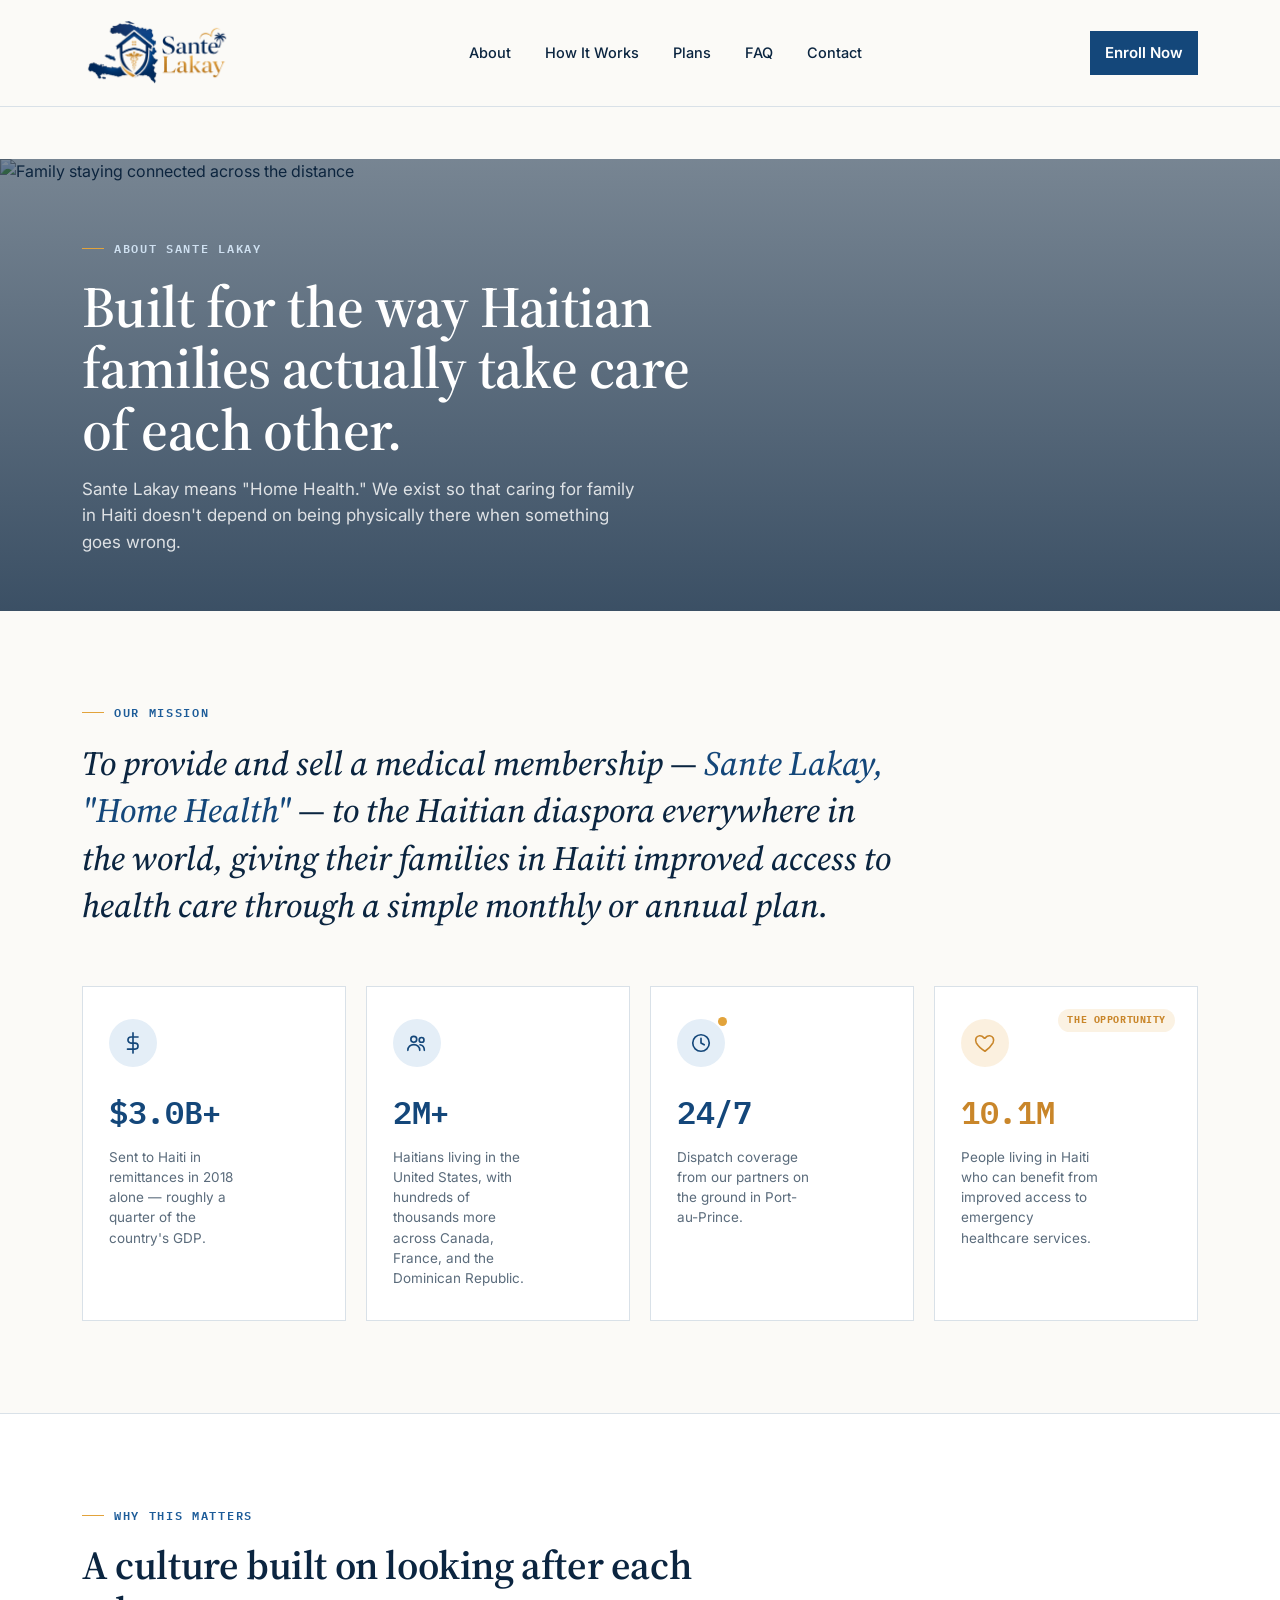
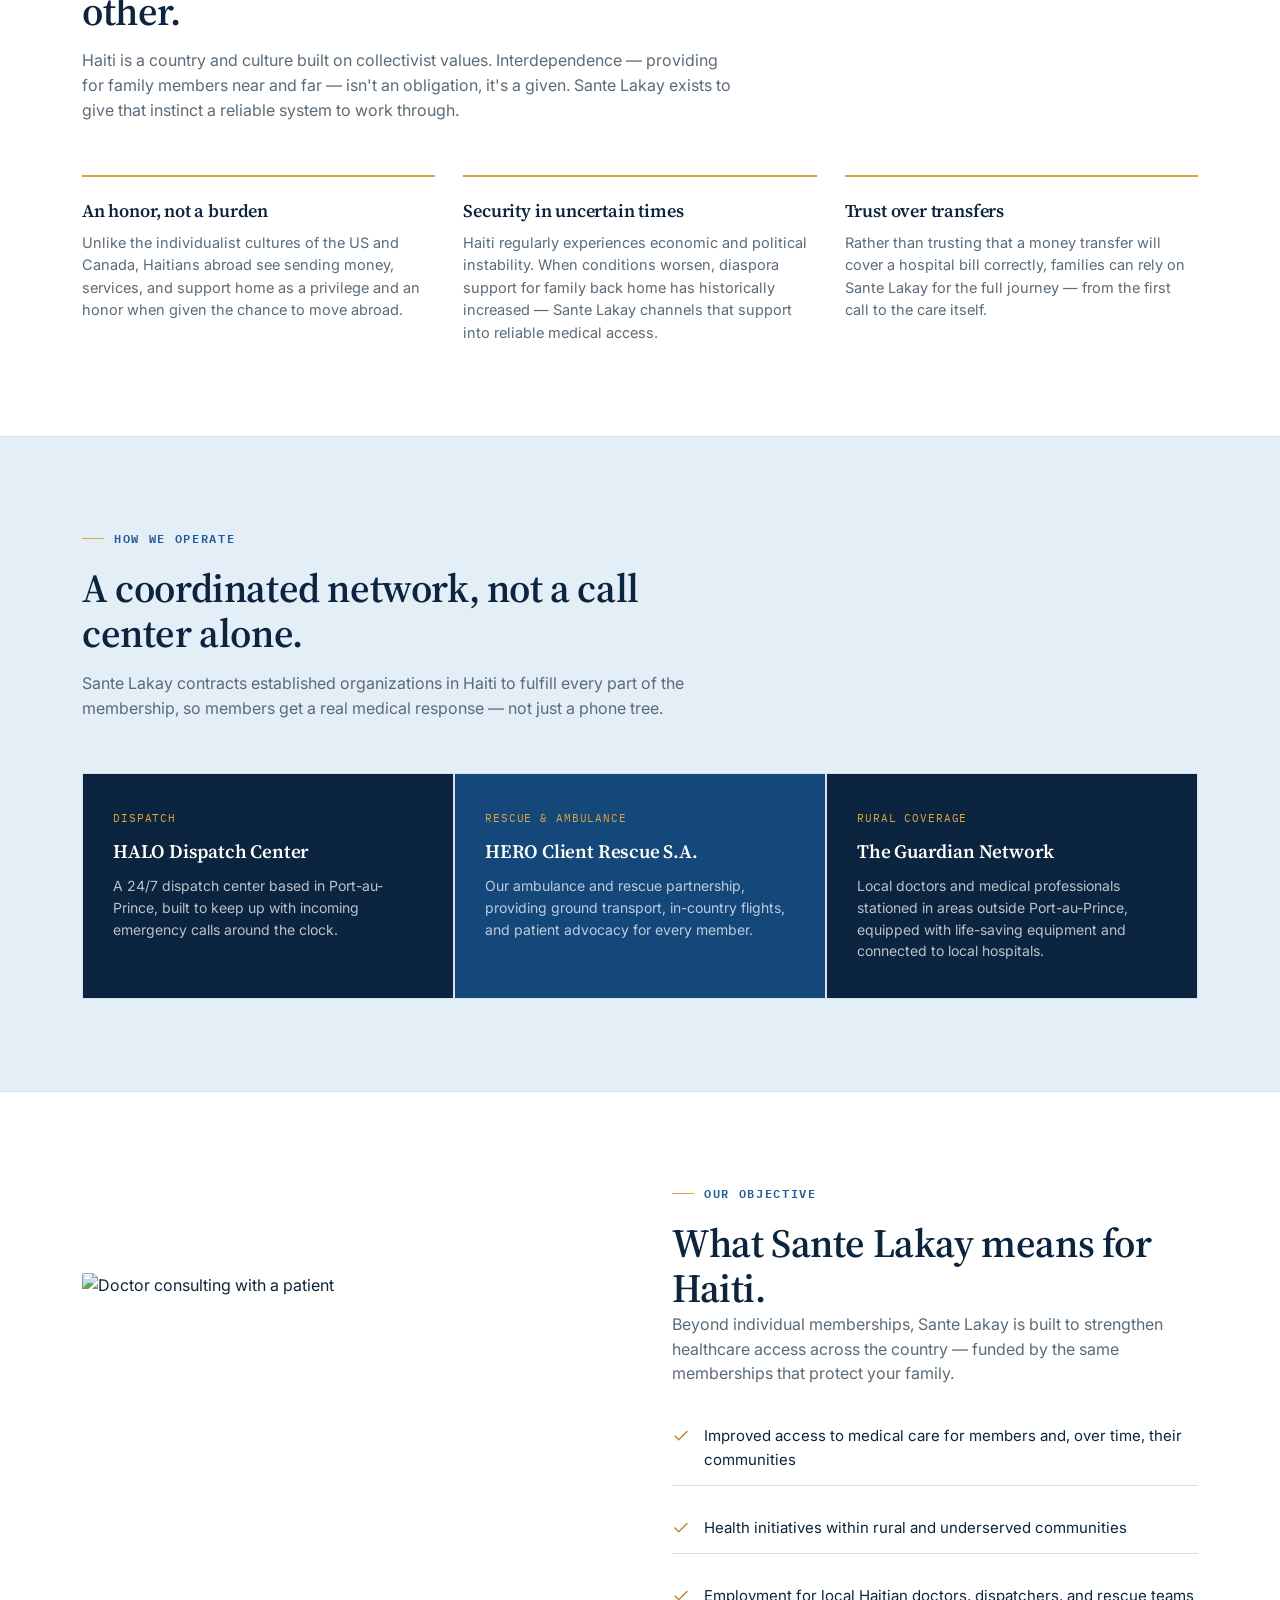
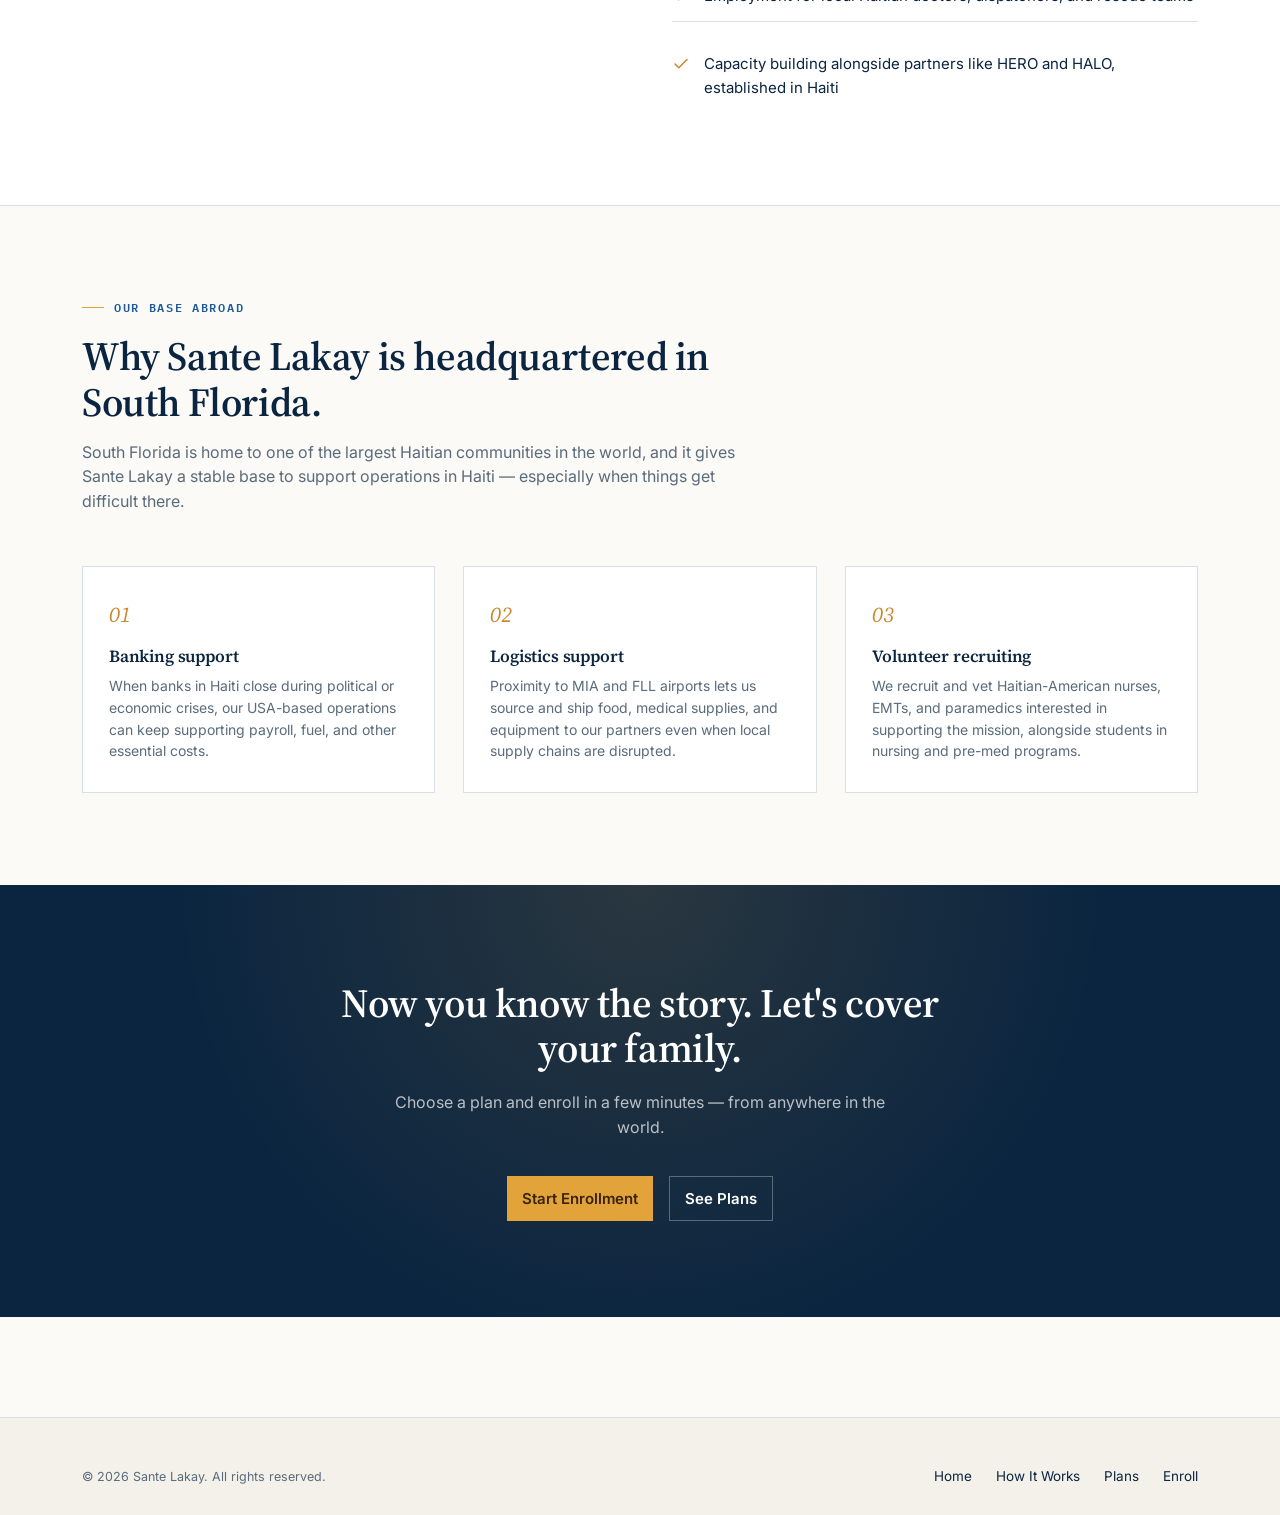
==== commit 15cb7e51: "add motion" ====
--- a/about.html
+++ b/about.html
@@ -13,18 +13,18 @@
 
 <header>
   <div class="nav">
-    <a href="index.html" class="logo">
+     <a href="#top" class="logo">
       <img src="img/logo-sante-lakay.png" alt="Home">
     </a>
     <nav class="nav-links">
-      <a href="about.html" class="current">About</a>
-      <a href="how-it-works.html">How It Works</a>
-      <a href="plans.html">Plans</a>
-      <a href="index.html#faq">FAQ</a>
-      <a href="index.html#contact">Contact</a>
+      <a href="about.html" data-i18n="nav.about">About</a>
+      <a href="how-it-works.html" data-i18n="nav.how">How It Works</a>
+      <a href="plans.html" data-i18n="nav.plans">Plans</a>
+      <a href="#faq" data-i18n="nav.faq">FAQ</a>
+      <a href="#contact" data-i18n="nav.contact">Contact</a>
     </nav>
     <div class="nav-right">
-      <a href="enroll.html" class="btn btn-primary">Enroll Now</a>
+      <a href="enroll.html" class="btn btn-primary" data-i18n="nav.enroll">Enroll Now</a>
       <button class="burger" id="burger" aria-label="Menu"><span></span><span></span><span></span></button>
     </div>
   </div>
@@ -46,10 +46,41 @@
     <div class="wrap">
       <div class="eyebrow">Our Mission</div>
       <p class="mission-quote">To provide and sell a medical membership — <span>Sante Lakay, "Home Health"</span> — to the Haitian diaspora everywhere in the world, giving their families in Haiti improved access to health care through a simple monthly or annual plan.</p>
-      <div class="stat-strip">
-        <div class="stat-cell"><span class="n">$3.2B+</span><span class="l">Sent to Haiti in remittances in 2018 alone — roughly a quarter of the country's GDP.</span></div>
-        <div class="stat-cell"><span class="n">2M+</span><span class="l">Haitians living in the United States, with hundreds of thousands more across Canada, France, and the Dominican Republic.</span></div>
-        <div class="stat-cell"><span class="n">24/7</span><span class="l">Dispatch coverage from our partners on the ground in Port-au-Prince.</span></div>
+
+      <div class="stat-grid">
+        <div class="stat-card" data-count data-value="3.2" data-decimals="1" data-prefix="$" data-suffix="B+">
+          <div class="stat-icon">
+            <svg viewBox="0 0 24 24" fill="none" stroke-width="1.8" stroke-linecap="round" stroke-linejoin="round"><path d="M12 1v22M17.5 5.5H9.8a3.3 3.3 0 0 0 0 6.6h4.4a3.3 3.3 0 0 1 0 6.6H6"/></svg>
+          </div>
+          <span class="stat-num"><span class="stat-num-value">0</span></span>
+          <span class="stat-label">Sent to Haiti in remittances in 2018 alone — roughly a quarter of the country's GDP.</span>
+        </div>
+
+        <div class="stat-card" data-count data-value="2" data-decimals="0" data-prefix="" data-suffix="M+">
+          <div class="stat-icon">
+            <svg viewBox="0 0 24 24" fill="none" stroke-width="1.8" stroke-linecap="round" stroke-linejoin="round"><circle cx="8.5" cy="8" r="3.2"/><path d="M2 20c0-3.6 2.9-6.3 6.5-6.3S15 16.4 15 20"/><circle cx="17" cy="8.6" r="2.6"/><path d="M15.3 13.9c2.8.5 4.7 2.9 4.7 6.1"/></svg>
+          </div>
+          <span class="stat-num"><span class="stat-num-value">0</span></span>
+          <span class="stat-label">Haitians living in the United States, with hundreds of thousands more across Canada, France, and the Dominican Republic.</span>
+        </div>
+
+        <div class="stat-card stat-card-static">
+          <div class="stat-icon">
+            <svg viewBox="0 0 24 24" fill="none" stroke-width="1.8" stroke-linecap="round" stroke-linejoin="round"><circle cx="12" cy="12" r="9"/><path d="M12 7v5l3.5 2"/></svg>
+            <span class="stat-live-dot"></span>
+          </div>
+          <span class="stat-num"><span class="stat-num-value">24/7</span></span>
+          <span class="stat-label">Dispatch coverage from our partners on the ground in Port-au-Prince.</span>
+        </div>
+
+        <div class="stat-card stat-card-highlight" data-count data-value="11.8" data-decimals="1" data-prefix="" data-suffix="M">
+          <span class="stat-tag">The Opportunity</span>
+          <div class="stat-icon stat-icon-accent">
+            <svg viewBox="0 0 24 24" fill="none" stroke-width="1.8" stroke-linecap="round" stroke-linejoin="round"><path d="M12 21s-7-4.6-9.5-9.2C.7 8.1 2.4 4.5 6 4.1c2-.2 3.6.8 4.9 2.3.4.5 1 .5 1.4 0C13.6 4.9 15.2 3.9 17.2 4.1c3.6.4 5.3 4 3.5 7.7C18.1 16.4 12 21 12 21Z"/></svg>
+          </div>
+          <span class="stat-num"><span class="stat-num-value">0</span></span>
+          <span class="stat-label">People living in Haiti who can benefit from improved access to emergency healthcare services.</span>
+        </div>
       </div>
     </div>
   </section>
@@ -63,15 +94,15 @@
         <p>Haiti is a country and culture built on collectivist values. Interdependence — providing for family members near and far — isn't an obligation, it's a given. Sante Lakay exists to give that instinct a reliable system to work through.</p>
       </div>
       <div class="values-grid">
-        <div class="value-card">
+        <div class="value-card reveal">
           <h3>An honor, not a burden</h3>
           <p>Unlike the individualist cultures of the US and Canada, Haitians abroad see sending money, services, and support home as a privilege and an honor when given the chance to move abroad.</p>
         </div>
-        <div class="value-card">
+        <div class="value-card reveal">
           <h3>Security in uncertain times</h3>
           <p>Haiti regularly experiences economic and political instability. When conditions worsen, diaspora support for family back home has historically increased — Sante Lakay channels that support into reliable medical access.</p>
         </div>
-        <div class="value-card">
+        <div class="value-card reveal">
           <h3>Trust over transfers</h3>
           <p>Rather than trusting that a money transfer will cover a hospital bill correctly, families can rely on Sante Lakay for the full journey — from the first call to the care itself.</p>
         </div>
@@ -88,17 +119,17 @@
         <p>Sante Lakay contracts established organizations in Haiti to fulfill every part of the membership, so members get a real medical response — not just a phone tree.</p>
       </div>
       <div class="partners-grid">
-        <div class="partner-card">
+        <div class="partner-card reveal">
           <span class="p-tag">Dispatch</span>
           <h3>HALO Dispatch Center</h3>
           <p>A 24/7 dispatch center based in Port-au-Prince, built to keep up with incoming emergency calls around the clock.</p>
         </div>
-        <div class="partner-card">
+        <div class="partner-card reveal">
           <span class="p-tag">Rescue & Ambulance</span>
           <h3>HERO Client Rescue S.A.</h3>
           <p>Our ambulance and rescue partnership, providing ground transport, in-country flights, and patient advocacy for every member.</p>
         </div>
-        <div class="partner-card">
+        <div class="partner-card reveal">
           <span class="p-tag">Rural Coverage</span>
           <h3>The Guardian Network</h3>
           <p>Local doctors and medical professionals stationed in areas outside Port-au-Prince, equipped with life-saving equipment and connected to local hospitals.</p>
@@ -116,10 +147,10 @@
         <h2>What Sante Lakay means for Haiti.</h2>
         <p>Beyond individual memberships, Sante Lakay is built to strengthen healthcare access across the country — funded by the same memberships that protect your family.</p>
         <div class="objectives" style="grid-template-columns:1fr; margin-top:24px;">
-          <div class="obj-item"><svg viewBox="0 0 24 24" fill="none" stroke-width="2" stroke-linecap="round" stroke-linejoin="round"><path d="M20 6 9 17l-5-5"/></svg><span>Improved access to medical care for members and, over time, their communities</span></div>
-          <div class="obj-item"><svg viewBox="0 0 24 24" fill="none" stroke-width="2" stroke-linecap="round" stroke-linejoin="round"><path d="M20 6 9 17l-5-5"/></svg><span>Health initiatives within rural and underserved communities</span></div>
-          <div class="obj-item"><svg viewBox="0 0 24 24" fill="none" stroke-width="2" stroke-linecap="round" stroke-linejoin="round"><path d="M20 6 9 17l-5-5"/></svg><span>Employment for local Haitian doctors, dispatchers, and rescue teams</span></div>
-          <div class="obj-item" style="border-bottom:none;"><svg viewBox="0 0 24 24" fill="none" stroke-width="2" stroke-linecap="round" stroke-linejoin="round"><path d="M20 6 9 17l-5-5"/></svg><span>Capacity building alongside partners like HERO and HALO, established in Haiti</span></div>
+          <div class="obj-item reveal"><svg viewBox="0 0 24 24" fill="none" stroke-width="2" stroke-linecap="round" stroke-linejoin="round"><path d="M20 6 9 17l-5-5"/></svg><span>Improved access to medical care for members and, over time, their communities</span></div>
+          <div class="obj-item reveal"><svg viewBox="0 0 24 24" fill="none" stroke-width="2" stroke-linecap="round" stroke-linejoin="round"><path d="M20 6 9 17l-5-5"/></svg><span>Health initiatives within rural and underserved communities</span></div>
+          <div class="obj-item reveal"><svg viewBox="0 0 24 24" fill="none" stroke-width="2" stroke-linecap="round" stroke-linejoin="round"><path d="M20 6 9 17l-5-5"/></svg><span>Employment for local Haitian doctors, dispatchers, and rescue teams</span></div>
+          <div class="obj-item reveal" style="border-bottom:none;"><svg viewBox="0 0 24 24" fill="none" stroke-width="2" stroke-linecap="round" stroke-linejoin="round"><path d="M20 6 9 17l-5-5"/></svg><span>Capacity building alongside partners like HERO and HALO, established in Haiti</span></div>
         </div>
       </div>
     </div>
@@ -134,17 +165,17 @@
         <p>South Florida is home to one of the largest Haitian communities in the world, and it gives Sante Lakay a stable base to support operations in Haiti — especially when things get difficult there.</p>
       </div>
       <div class="office-grid">
-        <div class="office-card">
+        <div class="office-card reveal">
           <span class="o-num">01</span>
           <h3>Banking support</h3>
           <p>When banks in Haiti close during political or economic crises, our USA-based operations can keep supporting payroll, fuel, and other essential costs.</p>
         </div>
-        <div class="office-card">
+        <div class="office-card reveal">
           <span class="o-num">02</span>
           <h3>Logistics support</h3>
           <p>Proximity to MIA and FLL airports lets us source and ship food, medical supplies, and equipment to our partners even when local supply chains are disrupted.</p>
         </div>
-        <div class="office-card">
+        <div class="office-card reveal">
           <span class="o-num">03</span>
           <h3>Volunteer recruiting</h3>
           <p>We recruit and vet Haitian-American nurses, EMTs, and paramedics interested in supporting the mission, alongside students in nursing and pre-med programs.</p>
@@ -180,6 +211,7 @@
   </div>
 </footer>
 
+<script src="js/site.js"></script>
 <script>
 document.getElementById('burger').addEventListener('click', ()=>{
   const nav = document.querySelector('.nav-links');
@@ -190,6 +222,52 @@
     nav.style.padding='20px 32px'; nav.style.borderBottom='1px solid #D9E1E8'; nav.style.gap='18px';
   }
 });
+
+// Stat cards — reveal on scroll + animated count-up
+const statCards = document.querySelectorAll('.stat-card');
+const reduceMotion = window.matchMedia('(prefers-reduced-motion: reduce)').matches;
+
+function animateCount(card){
+  const valueEl = card.querySelector('.stat-num-value');
+  const target = parseFloat(card.getAttribute('data-value'));
+  const decimals = parseInt(card.getAttribute('data-decimals') || '0', 10);
+  const prefix = card.getAttribute('data-prefix') || '';
+  const suffix = card.getAttribute('data-suffix') || '';
+
+  if(reduceMotion){
+    valueEl.textContent = prefix + target.toFixed(decimals) + suffix;
+    return;
+  }
+
+  const duration = 1700;
+  const start = performance.now();
+  function tick(now){
+    const progress = Math.min((now - start) / duration, 1);
+    const eased = 1 - Math.pow(1 - progress, 3);
+    valueEl.textContent = prefix + (target * eased).toFixed(decimals) + suffix;
+    if(progress < 1){ requestAnimationFrame(tick); }
+    else { valueEl.textContent = prefix + target.toFixed(decimals) + suffix; }
+  }
+  requestAnimationFrame(tick);
+}
+
+if(statCards.length){
+  const observer = new IntersectionObserver((entries)=>{
+    entries.forEach((entry, i)=>{
+      if(entry.isIntersecting){
+        const card = entry.target;
+        const delay = reduceMotion ? 0 : Array.from(statCards).indexOf(card) * 90;
+        setTimeout(()=>{
+          card.classList.add('is-visible');
+          if(card.hasAttribute('data-count')){ animateCount(card); }
+        }, delay);
+        observer.unobserve(card);
+      }
+    });
+  }, { threshold: 0.35 });
+
+  statCards.forEach(card => observer.observe(card));
+}
 </script>
 </body>
 </html>
--- a/css/styles.css
+++ b/css/styles.css
@@ -51,6 +51,16 @@
 .btn-accent{background:var(--accent); color:#3A2408;}
 .btn-accent:hover{background:var(--accent-2); transform:translateY(-1px);}
 
+/* ---------- SCROLL REVEAL UTILITY ----------
+   Add class="reveal" to any element to fade + slide it in on scroll.
+   Pairs with js/site.js. Add nth-child transition-delay rules scoped
+   to a parent (see examples below) to stagger groups of items. */
+.reveal{opacity:0; transform:translateY(22px); transition:opacity .55s ease, transform .55s ease;}
+.reveal.is-visible{opacity:1; transform:translateY(0);}
+@media (prefers-reduced-motion: reduce){
+  .reveal{transition:none; opacity:1; transform:none;}
+}
+
 /* ---------- LAYOUT / WRAP / EYEBROW ---------- */
 .wrap{max-width:var(--maxw); margin:0 auto; padding:0 32px;}
 .eyebrow{font-family:var(--mono); font-size:12px; letter-spacing:.14em; text-transform:uppercase; color:var(--primary-2); font-weight:600; display:flex; align-items:center; gap:10px; margin-bottom:18px;}
@@ -215,21 +225,137 @@
 .footer-col a{display:block; font-size:14px; color:var(--ink); margin-bottom:11px;}
 .footer-col a:hover{color:var(--primary);}
 
+/* Story section — cinematic narrative hook */
+.story-section{background:var(--ink); padding:120px 0; position:relative; overflow:hidden; text-align:center;}
+.story-section::before{content:''; position:absolute; inset:0; background:radial-gradient(circle at 50% 0%, rgba(226,163,59,.12), transparent 60%);}
+.story-wrap{max-width:760px; margin:0 auto; position:relative;}
+.story-lines{display:flex; flex-direction:column; gap:14px; margin-bottom:34px;}
+.story-line{
+  font-family:var(--display); font-style:italic; font-size:clamp(19px,2.8vw,28px); color:rgba(255,255,255,.6); line-height:1.35;
+  opacity:0; transform:translateY(14px); transition:opacity .7s ease, transform .7s ease;
+}
+.story-line.is-visible{opacity:1; transform:translateY(0);}
+.story-line-emphasis{color:rgba(255,255,255,.94); font-weight:500;}
+.story-line-beat{color:var(--accent); font-size:clamp(21px,3.2vw,32px); margin-top:6px; font-weight:500;}
+.story-resolution{
+  font-family:var(--display); font-style:normal; font-weight:500; color:var(--white); font-size:clamp(21px,3vw,30px); line-height:1.4;
+  max-width:660px; margin:0 auto 26px; opacity:0; transform:translateY(14px); transition:opacity .8s ease, transform .8s ease;
+}
+.story-resolution.is-visible{opacity:1; transform:translateY(0);}
+.story-closing{
+  font-family:var(--body); font-size:14.5px; color:rgba(255,255,255,.55); max-width:460px; margin:0 auto 36px;
+  opacity:0; transition:opacity .9s ease;
+}
+.story-closing.is-visible{opacity:1;}
+.story-cta{
+  border-color:rgba(255,255,255,.28); color:var(--white); opacity:0; transition:opacity .8s ease, background .15s ease, border-color .15s ease;
+}
+.story-cta.is-visible{opacity:1;}
+.story-cta:hover{border-color:var(--white); background:rgba(255,255,255,.08);}
+
+@media(max-width:640px){
+  .story-section{padding:80px 0;}
+}
+@media (prefers-reduced-motion: reduce){
+  .story-line, .story-resolution, .story-closing, .story-cta{transition:none; opacity:1; transform:none;}
+}
+
+/* Journey timeline — "what happens when my mother gets sick?" */
+.journey{position:relative; max-width:700px; margin:0 auto;}
+.journey::before{content:''; position:absolute; left:27px; top:6px; bottom:6px; width:2px; background:var(--line);}
+.journey-progress{position:absolute; left:27px; top:6px; width:2px; background:linear-gradient(var(--primary), var(--accent)); height:0; transition:height 1s cubic-bezier(.4,0,.2,1);}
+.journey-step{position:relative; padding-left:80px; padding-bottom:46px; opacity:0; transform:translateX(-18px); transition:opacity .55s ease, transform .55s ease;}
+.journey-step:last-child{padding-bottom:0;}
+.journey-step.is-visible{opacity:1; transform:translateX(0);}
+.journey-icon{position:absolute; left:0; top:0; width:56px; height:56px; border-radius:50%; background:var(--white); border:2px solid var(--line); display:flex; align-items:center; justify-content:center; z-index:2; transition:border-color .3s ease, background .3s ease, transform .4s ease;}
+.journey-icon svg{width:24px; height:24px; stroke:var(--muted); transition:stroke .3s ease;}
+.journey-step.is-visible .journey-icon{border-color:var(--primary); background:var(--primary-tint); transform:scale(1.05);}
+.journey-step.is-visible .journey-icon svg{stroke:var(--primary);}
+.journey-step-critical .journey-icon{border-color:rgba(226,163,59,.5);}
+.journey-step-critical.is-visible .journey-icon{border-color:var(--accent); background:rgba(226,163,59,.14); animation:journeyPulse 1.8s ease-in-out 2;}
+.journey-step-critical.is-visible .journey-icon svg{stroke:var(--accent-2);}
+@keyframes journeyPulse{0%,100%{box-shadow:0 0 0 0 rgba(226,163,59,.35);} 50%{box-shadow:0 0 0 9px rgba(226,163,59,0);}}
+.journey-tag{font-family:var(--mono); font-size:10.5px; letter-spacing:.08em; text-transform:uppercase; color:var(--primary-2); margin-bottom:6px; display:block;}
+.journey-step-critical .journey-tag{color:var(--accent-2);}
+.journey-title{font-size:19px; margin-bottom:6px;}
+.journey-desc{font-size:14.5px; max-width:460px;}
+
+/* Why we're different — comparison cards */
+.compare-grid{display:grid; grid-template-columns:1fr 1fr; gap:2px; background:var(--line); border:1px solid var(--line); max-width:980px; margin:0 auto;}
+.compare-card{padding:40px 36px; position:relative;}
+.compare-card-muted{background:var(--paper-2);}
+.compare-card-primary{background:var(--primary); color:var(--white);}
+.compare-label{font-family:var(--mono); font-size:11px; letter-spacing:.08em; text-transform:uppercase; font-weight:600; display:block; margin-bottom:16px;}
+.compare-card-muted .compare-label{color:var(--muted);}
+.compare-card-primary .compare-label{color:var(--primary-tint-2);}
+.compare-card-muted h3{color:var(--muted); font-style:italic; margin-bottom:14px;}
+.compare-card-primary h3{color:var(--white); margin-bottom:22px;}
+.compare-card-muted p{font-size:14.5px;}
+.compare-list{display:flex; flex-direction:column; gap:16px;}
+.compare-list li{display:flex; gap:12px; font-size:15px; align-items:flex-start; opacity:0; transform:translateX(-10px); transition:opacity .5s ease, transform .5s ease;}
+.compare-card-primary.is-visible .compare-list li{opacity:1; transform:translateX(0);}
+.compare-list li:nth-child(1){transition-delay:.05s;}
+.compare-list li:nth-child(2){transition-delay:.15s;}
+.compare-list li:nth-child(3){transition-delay:.25s;}
+.compare-list li:nth-child(4){transition-delay:.35s;}
+.compare-list li:nth-child(5){transition-delay:.45s;}
+.compare-list svg{width:18px; height:18px; stroke:var(--accent); flex-shrink:0; margin-top:2px;}
+
+/* Stagger delays for repeating home components (base fade/slide comes from .reveal) */
+.about-points .about-point:nth-child(1){transition-delay:0ms;}
+.about-points .about-point:nth-child(2){transition-delay:100ms;}
+.about-points .about-point:nth-child(3){transition-delay:200ms;}
+.steps .step:nth-child(1){transition-delay:0ms;}
+.steps .step:nth-child(2){transition-delay:120ms;}
+.steps .step:nth-child(3){transition-delay:240ms;}
+.services-grid .service-card:nth-child(1){transition-delay:0ms;}
+.services-grid .service-card:nth-child(2){transition-delay:60ms;}
+.services-grid .service-card:nth-child(3){transition-delay:120ms;}
+.services-grid .service-card:nth-child(4){transition-delay:180ms;}
+.services-grid .service-card:nth-child(5){transition-delay:240ms;}
+.services-grid .service-card:nth-child(6){transition-delay:300ms;}
+.services-grid .service-card:nth-child(7){transition-delay:360ms;}
+.services-grid .service-card:nth-child(8){transition-delay:420ms;}
+.plans-grid .plan-card:nth-child(1){transition-delay:0ms;}
+.plans-grid .plan-card:nth-child(2){transition-delay:130ms;}
+.why-grid .why-card:nth-child(1){transition-delay:0ms;}
+.why-grid .why-card:nth-child(2){transition-delay:100ms;}
+.why-grid .why-card:nth-child(3){transition-delay:200ms;}
+.why-grid .why-card:nth-child(4){transition-delay:300ms;}
+.faq-list .faq-item:nth-child(1){transition-delay:0ms;}
+.faq-list .faq-item:nth-child(2){transition-delay:70ms;}
+.faq-list .faq-item:nth-child(3){transition-delay:140ms;}
+.faq-list .faq-item:nth-child(4){transition-delay:210ms;}
+.faq-list .faq-item:nth-child(5){transition-delay:280ms;}
+/* subtle lift on hover for cards that didn't have one before */
+.service-card, .why-card{transition:opacity .55s ease, transform .55s ease, box-shadow .25s ease;}
+.service-card:hover{transform:translateY(-4px); box-shadow:0 14px 30px rgba(11,37,64,.08);}
+.why-card:hover{transform:translateY(-4px); box-shadow:0 16px 34px rgba(11,37,64,.22);}
+
 @media(max-width:920px){
   .hero-grid{grid-template-columns:1fr;}
   .about-grid{grid-template-columns:1fr; gap:40px;}
   .steps{grid-template-columns:1fr;}
   .services-grid{grid-template-columns:repeat(2,1fr);}
   .why-grid{grid-template-columns:1fr;}
+  .compare-grid{grid-template-columns:1fr;}
   .footer-grid{grid-template-columns:1fr 1fr; row-gap:36px;}
   .hero{padding:48px 0 40px;}
 }
 @media(max-width:520px){
   .footer-grid{grid-template-columns:1fr;}
   .hero-stats{gap:24px;}
+  .journey-step{padding-left:64px;}
+  .journey-icon{width:46px; height:46px;}
+  .journey-icon svg{width:20px; height:20px;}
+  .journey::before, .journey-progress{left:22px;}
 }
 @media (prefers-reduced-motion: reduce){
   .pulse, .dashflow{animation:none;}
+  .journey-step{transition:none; opacity:1; transform:none;}
+  .journey-progress{transition:none;}
+  .journey-step-critical.is-visible .journey-icon{animation:none;}
+  .compare-list li{transition:none; opacity:1; transform:none;}
 }
 
 
@@ -239,10 +365,33 @@
 .mission-quote{font-family:var(--display); font-size:clamp(24px,3vw,34px); line-height:1.4; color:var(--ink); font-style:italic; max-width:820px; font-weight:500;}
 .mission-quote span{color:var(--primary);}
 
-.stat-strip{display:grid; grid-template-columns:repeat(3,1fr); gap:1px; background:var(--line); border:1px solid var(--line); margin-top:56px;}
-.stat-cell{background:var(--white); padding:32px 28px;}
-.stat-cell .n{font-family:var(--mono); font-weight:600; font-size:28px; color:var(--primary); display:block; margin-bottom:8px;}
-.stat-cell .l{font-size:13.5px; color:var(--muted);}
+.stat-grid{display:grid; grid-template-columns:repeat(4,1fr); gap:20px; margin-top:56px;}
+.stat-card{
+  background:var(--white); border:1px solid var(--line); padding:32px 26px; position:relative; overflow:hidden;
+  opacity:0; transform:translateY(28px);
+  transition:opacity .6s ease, transform .6s ease, box-shadow .3s ease, border-color .3s ease;
+}
+.stat-card.is-visible{opacity:1; transform:translateY(0);}
+.stat-card::before{content:''; position:absolute; top:0; left:0; right:0; height:3px; background:linear-gradient(90deg, var(--primary), var(--accent)); transform:scaleX(0); transform-origin:left; transition:transform .45s ease;}
+.stat-card:hover{transform:translateY(-6px); box-shadow:0 20px 40px rgba(11,37,64,.12); border-color:transparent;}
+.stat-card:hover::before{transform:scaleX(1);}
+.stat-icon{
+  width:48px; height:48px; border-radius:50%; background:var(--primary-tint); display:flex; align-items:center; justify-content:center;
+  margin-bottom:20px; position:relative; transition:background .3s ease, transform .3s ease;
+}
+.stat-icon svg{width:22px; height:22px; stroke:var(--primary); transition:stroke .3s ease;}
+.stat-card:hover .stat-icon{background:var(--primary); transform:scale(1.08) rotate(-4deg);}
+.stat-card:hover .stat-icon svg{stroke:var(--white);}
+.stat-icon-accent{background:rgba(226,163,59,.16);}
+.stat-icon-accent svg{stroke:var(--accent-2);}
+.stat-card-highlight:hover .stat-icon{background:var(--accent);}
+.stat-card-highlight:hover .stat-icon svg{stroke:#3A2408;}
+.stat-num{font-family:var(--mono); font-weight:600; font-size:32px; color:var(--primary); display:block; margin-bottom:10px; letter-spacing:-.01em;}
+.stat-card-highlight .stat-num{color:var(--accent-2);}
+.stat-label{font-size:13.5px; color:var(--muted); line-height:1.5;}
+.stat-live-dot{position:absolute; top:-2px; right:-2px; width:9px; height:9px; border-radius:50%; background:var(--accent); animation:statLivePulse 2s ease-in-out infinite;}
+@keyframes statLivePulse{0%,100%{opacity:.4; transform:scale(.8);} 50%{opacity:1; transform:scale(1.15);}}
+.stat-tag{position:absolute; top:22px; right:22px; font-family:var(--mono); font-size:9.5px; letter-spacing:.06em; text-transform:uppercase; color:var(--accent-2); background:rgba(226,163,59,.14); padding:4px 9px; border-radius:999px; font-weight:700;}
 
 .values-grid{display:grid; grid-template-columns:repeat(3,1fr); gap:28px; margin-top:40px;}
 .value-card{border-top:2px solid var(--accent); padding-top:22px;}
@@ -266,12 +415,34 @@
 .office-card h3{font-size:17px; margin-bottom:8px;}
 .office-card p{font-size:14px;}
 
+.values-grid .value-card:nth-child(1){transition-delay:0ms;}
+.values-grid .value-card:nth-child(2){transition-delay:120ms;}
+.values-grid .value-card:nth-child(3){transition-delay:240ms;}
+.partners-grid .partner-card:nth-child(1){transition-delay:0ms;}
+.partners-grid .partner-card:nth-child(2){transition-delay:120ms;}
+.partners-grid .partner-card:nth-child(3){transition-delay:240ms;}
+.objectives .obj-item:nth-child(1){transition-delay:0ms;}
+.objectives .obj-item:nth-child(2){transition-delay:80ms;}
+.objectives .obj-item:nth-child(3){transition-delay:160ms;}
+.objectives .obj-item:nth-child(4){transition-delay:240ms;}
+.office-grid .office-card:nth-child(1){transition-delay:0ms;}
+.office-grid .office-card:nth-child(2){transition-delay:120ms;}
+.office-grid .office-card:nth-child(3){transition-delay:240ms;}
+
 @media(max-width:920px){
-  .stat-strip{grid-template-columns:1fr;}
+  .stat-grid{grid-template-columns:1fr 1fr;}
   .values-grid{grid-template-columns:1fr;}
   .partners-grid{grid-template-columns:1fr;}
   .objectives{grid-template-columns:1fr;}
   .office-grid{grid-template-columns:1fr;}
+}
+@media(max-width:560px){
+  .stat-grid{grid-template-columns:1fr;}
+}
+@media (prefers-reduced-motion: reduce){
+  .stat-card{transition:none; opacity:1; transform:none;}
+  .stat-card:hover{transform:none;}
+  .stat-live-dot{animation:none;}
 }
 
 
@@ -294,6 +465,15 @@
 .call-step p{color:rgba(255,255,255,.78); font-size:14px;}
 .call-card h2{color:var(--white); position:relative;}
 .call-card > p{color:rgba(255,255,255,.75); max-width:560px; position:relative;}
+
+.timeline .tl-item:nth-child(1){transition-delay:0ms;}
+.timeline .tl-item:nth-child(2){transition-delay:100ms;}
+.timeline .tl-item:nth-child(3){transition-delay:200ms;}
+.timeline .tl-item:nth-child(4){transition-delay:300ms;}
+.call-grid .call-step:nth-child(1){transition-delay:0ms;}
+.call-grid .call-step:nth-child(2){transition-delay:90ms;}
+.call-grid .call-step:nth-child(3){transition-delay:180ms;}
+.call-grid .call-step:nth-child(4){transition-delay:270ms;}
 
 @media(max-width:920px){
   .call-grid{grid-template-columns:1fr 1fr;}
@@ -329,6 +509,13 @@
 .rm-dot{width:10px; height:10px; border-radius:50%; background:var(--accent); flex-shrink:0; margin-top:6px;}
 .rm-body h3{font-size:16.5px; margin-bottom:4px;}
 .rm-body p{font-size:14px;}
+
+.short-grid .short-card:nth-child(1){transition-delay:0ms;}
+.short-grid .short-card:nth-child(2){transition-delay:120ms;}
+.roadmap .rm-item:nth-child(1){transition-delay:0ms;}
+.roadmap .rm-item:nth-child(2){transition-delay:90ms;}
+.roadmap .rm-item:nth-child(3){transition-delay:180ms;}
+.roadmap .rm-item:nth-child(4){transition-delay:270ms;}
 
 @media(max-width:920px){
   .short-grid{grid-template-columns:1fr;}
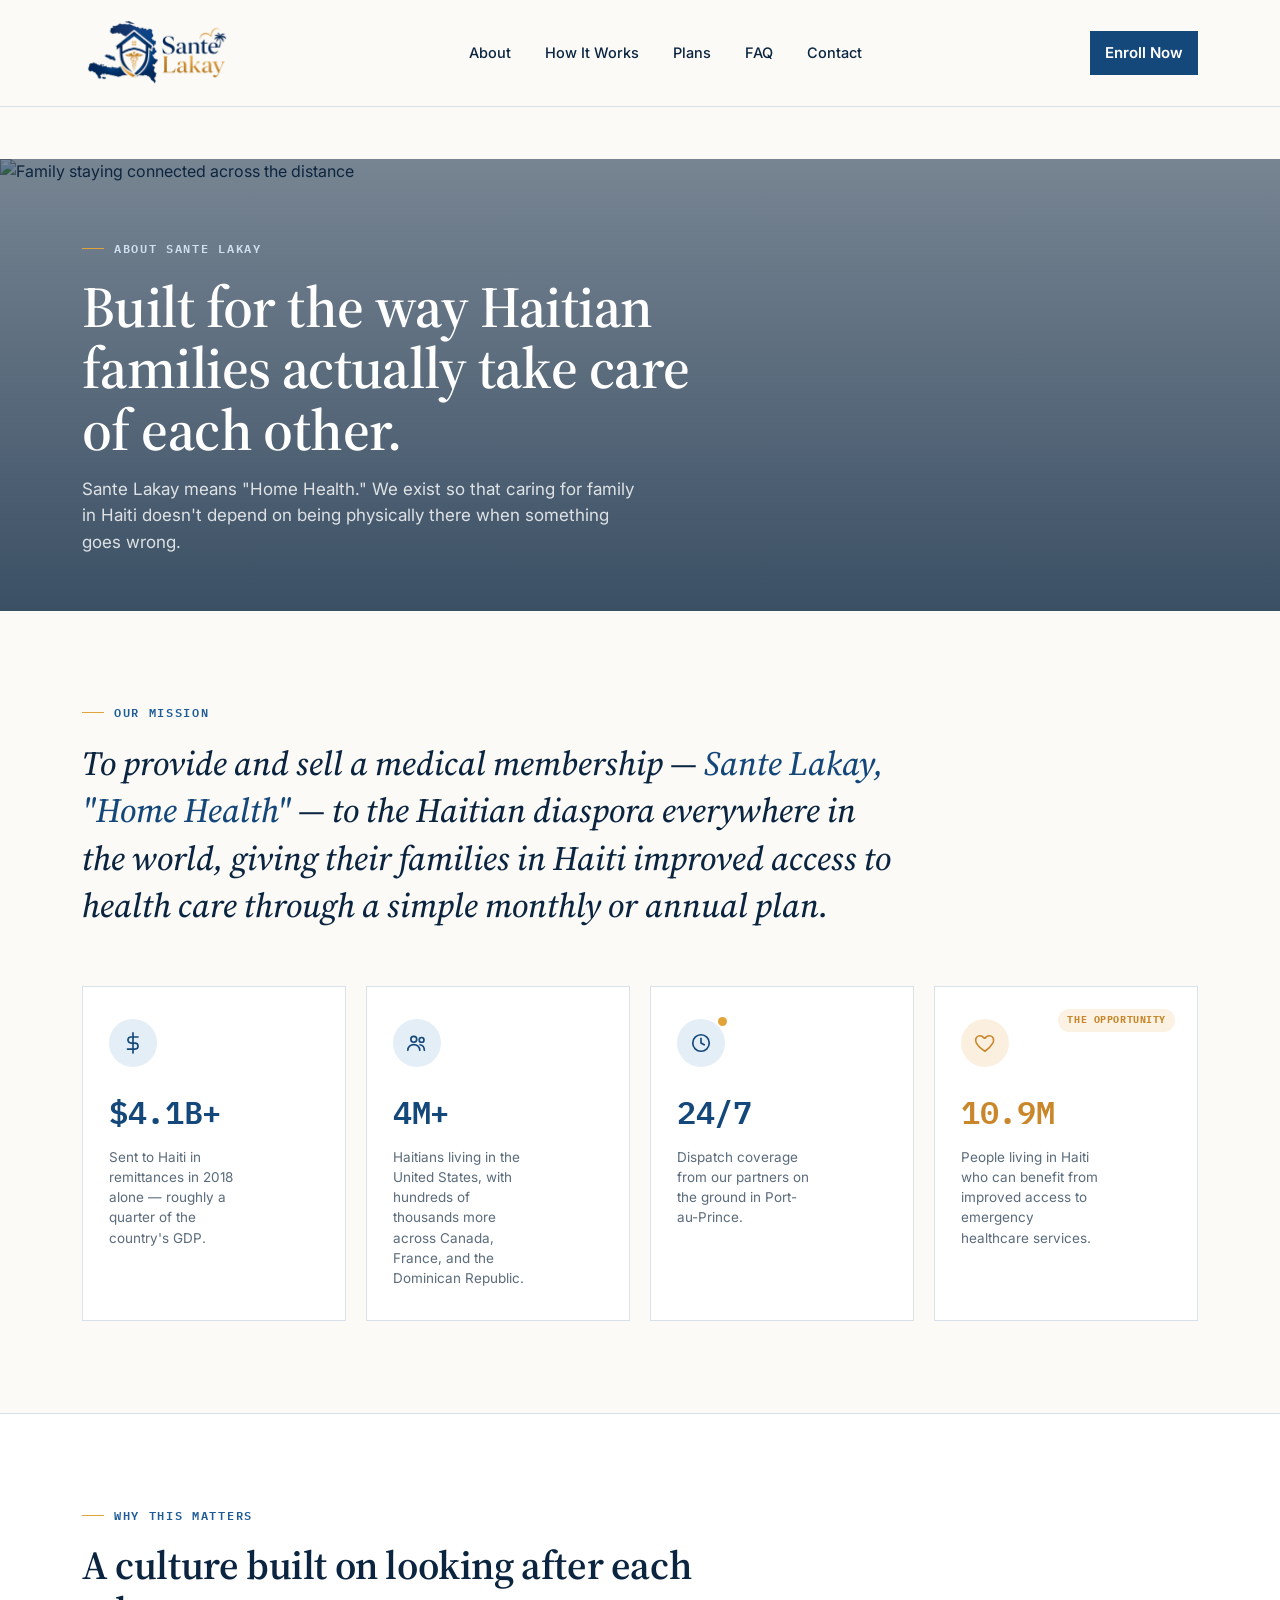
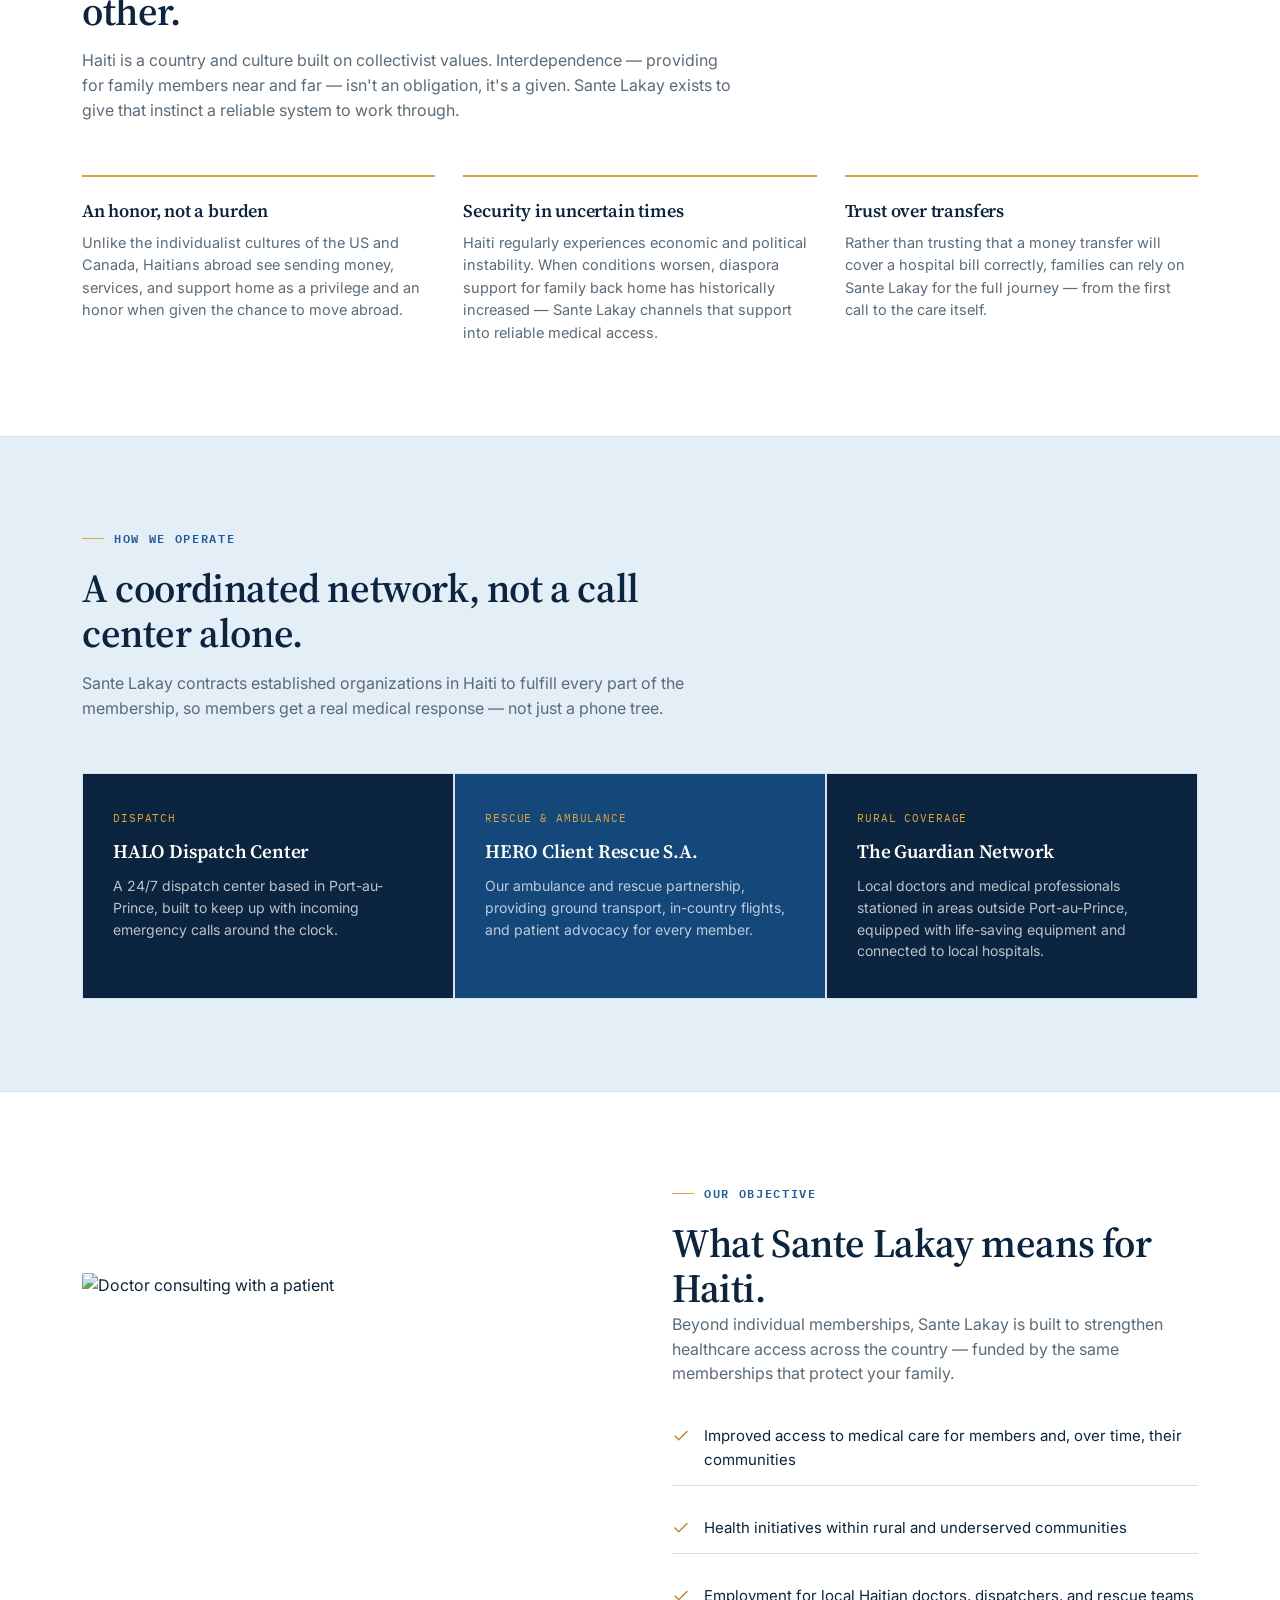
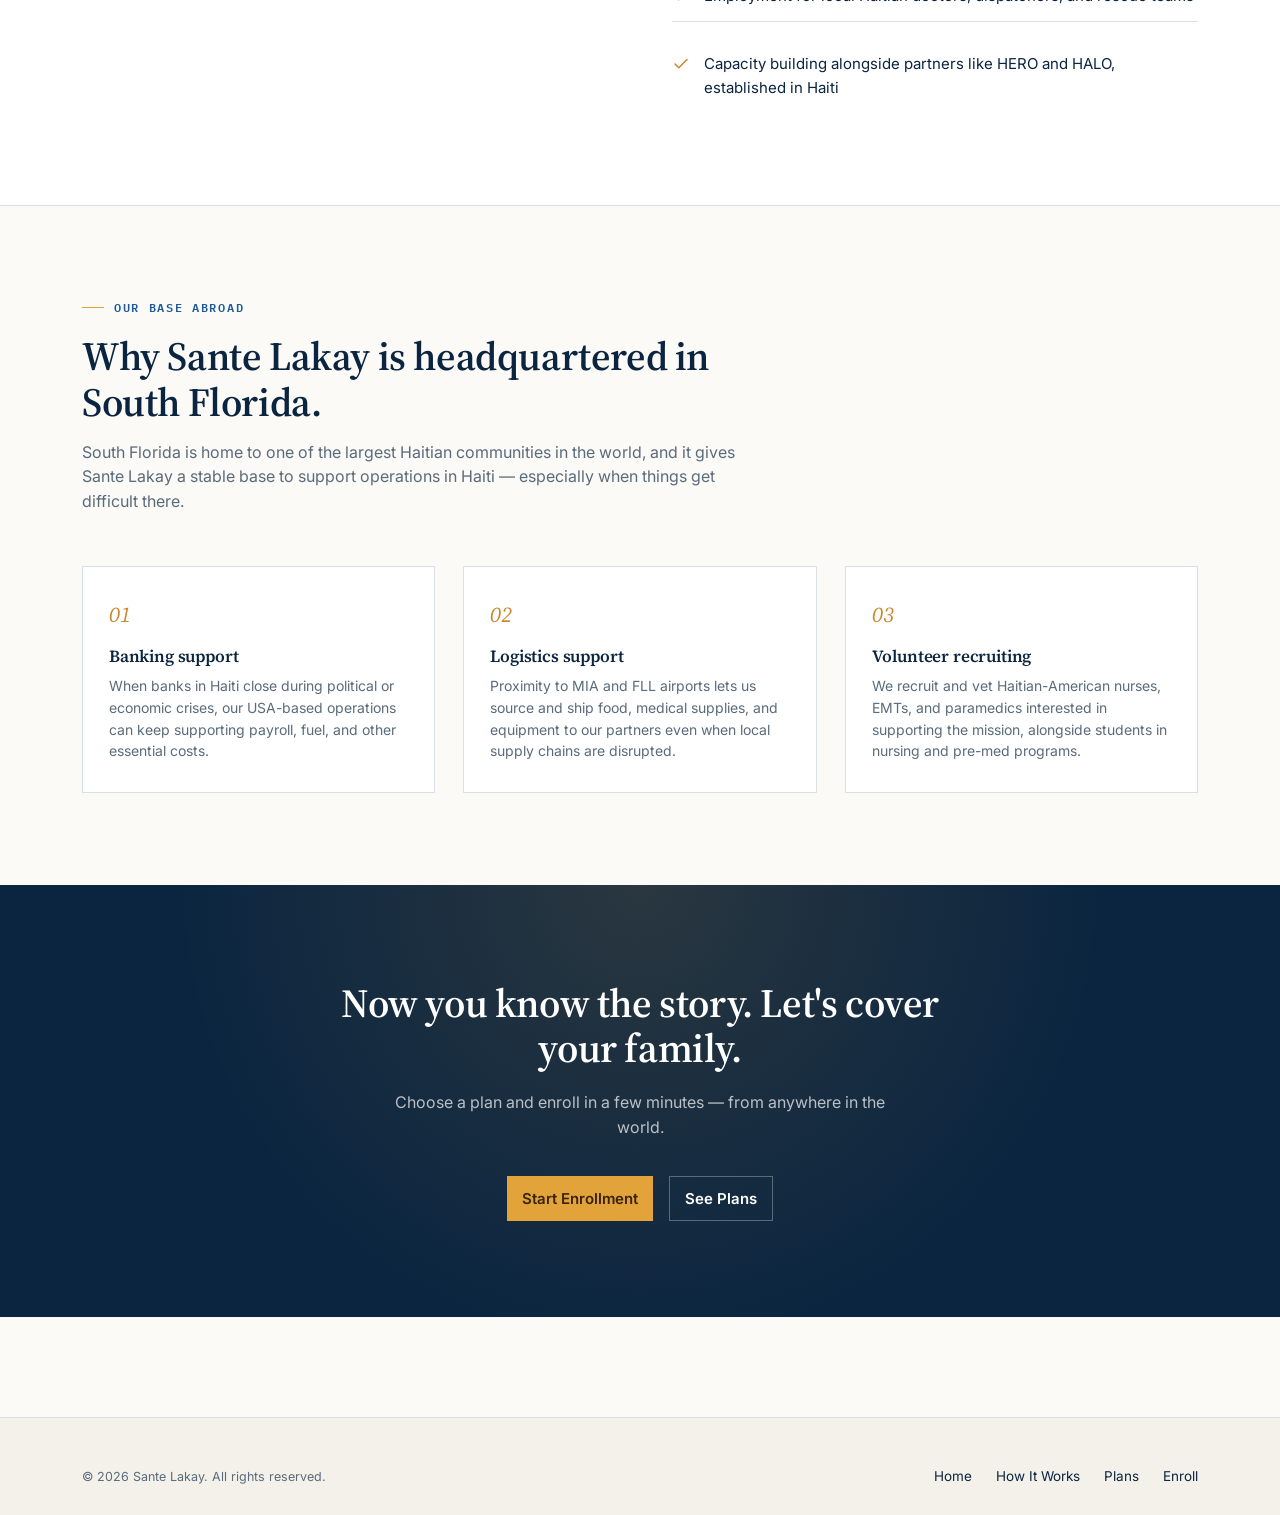
==== commit dcd5da29: "Update about.html" ====
--- a/about.html
+++ b/about.html
@@ -48,7 +48,7 @@
       <p class="mission-quote">To provide and sell a medical membership — <span>Sante Lakay, "Home Health"</span> — to the Haitian diaspora everywhere in the world, giving their families in Haiti improved access to health care through a simple monthly or annual plan.</p>
 
       <div class="stat-grid">
-        <div class="stat-card" data-count data-value="3.2" data-decimals="1" data-prefix="$" data-suffix="B+">
+        <div class="stat-card" data-count data-value="4.2" data-decimals="1" data-prefix="$" data-suffix="B+">
           <div class="stat-icon">
             <svg viewBox="0 0 24 24" fill="none" stroke-width="1.8" stroke-linecap="round" stroke-linejoin="round"><path d="M12 1v22M17.5 5.5H9.8a3.3 3.3 0 0 0 0 6.6h4.4a3.3 3.3 0 0 1 0 6.6H6"/></svg>
           </div>
@@ -56,7 +56,7 @@
           <span class="stat-label">Sent to Haiti in remittances in 2018 alone — roughly a quarter of the country's GDP.</span>
         </div>
 
-        <div class="stat-card" data-count data-value="2" data-decimals="0" data-prefix="" data-suffix="M+">
+        <div class="stat-card" data-count data-value="4" data-decimals="0" data-prefix="" data-suffix="M+">
           <div class="stat-icon">
             <svg viewBox="0 0 24 24" fill="none" stroke-width="1.8" stroke-linecap="round" stroke-linejoin="round"><circle cx="8.5" cy="8" r="3.2"/><path d="M2 20c0-3.6 2.9-6.3 6.5-6.3S15 16.4 15 20"/><circle cx="17" cy="8.6" r="2.6"/><path d="M15.3 13.9c2.8.5 4.7 2.9 4.7 6.1"/></svg>
           </div>
